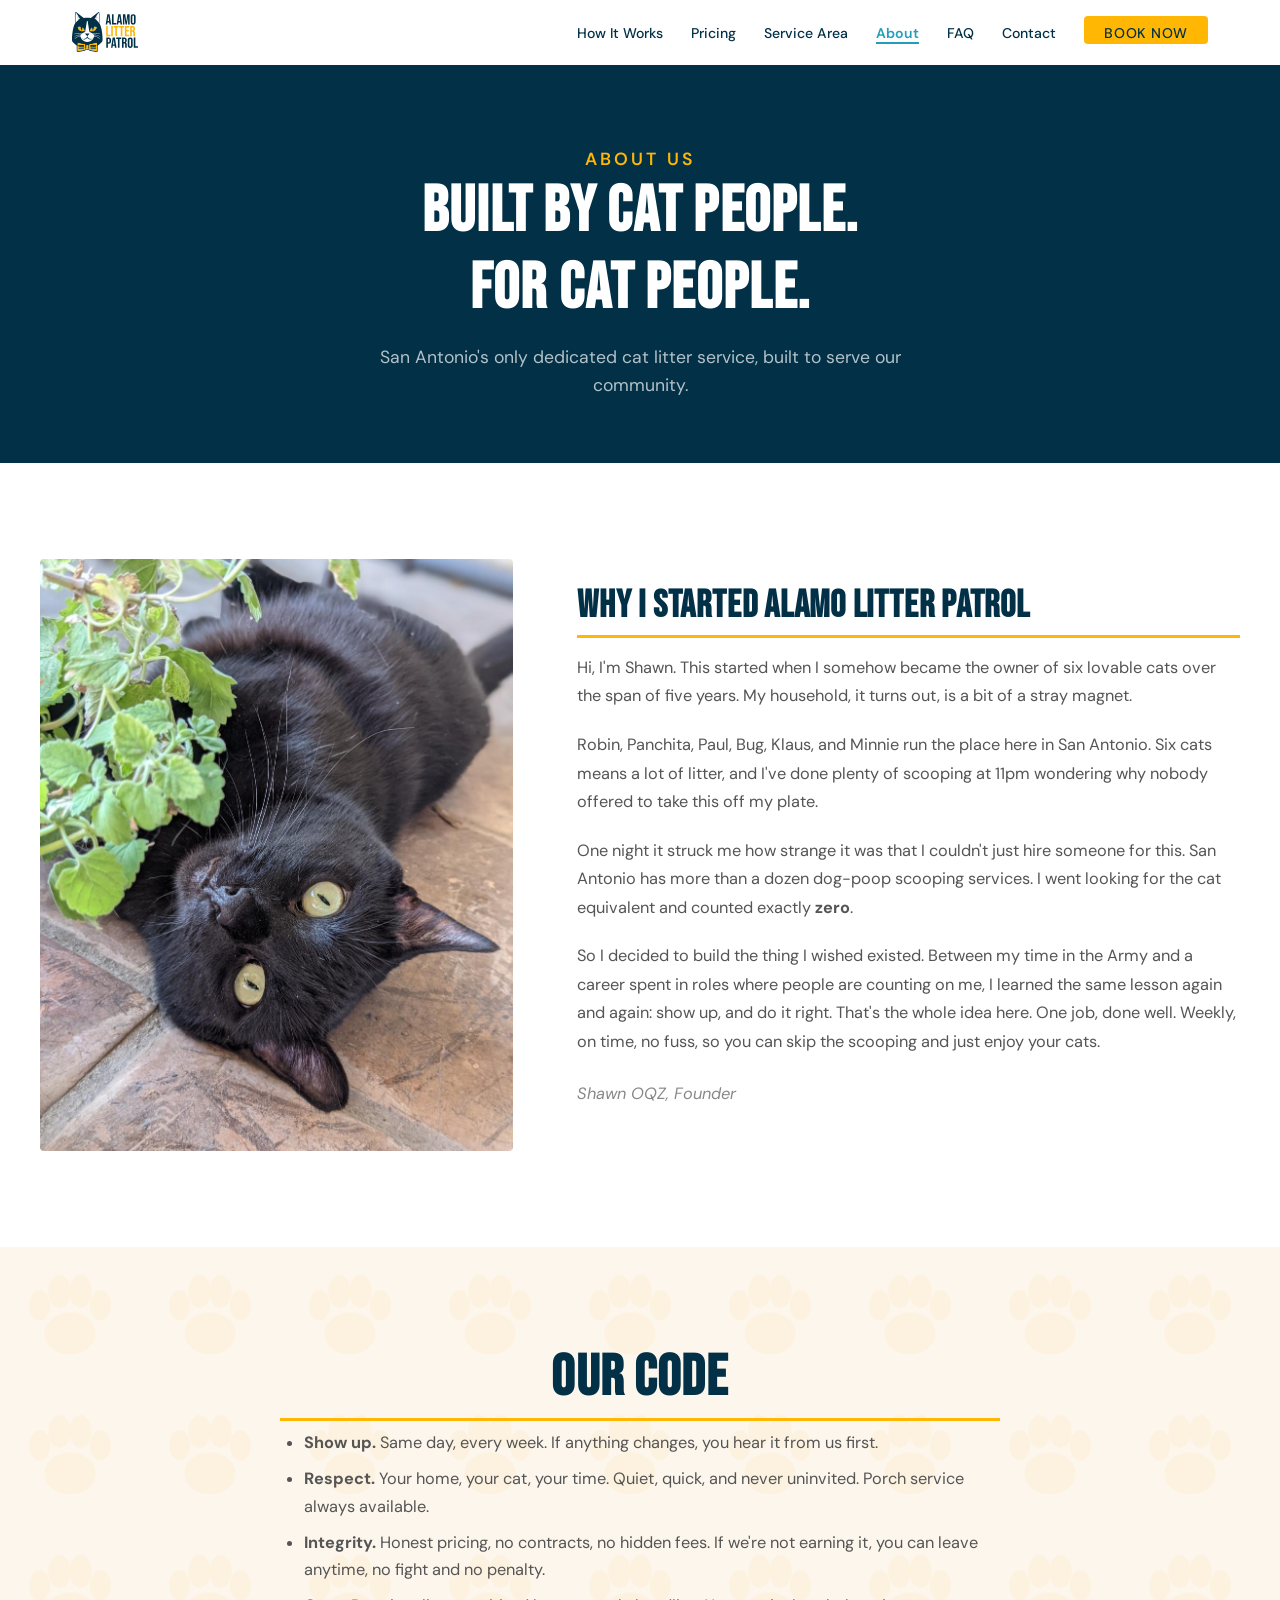
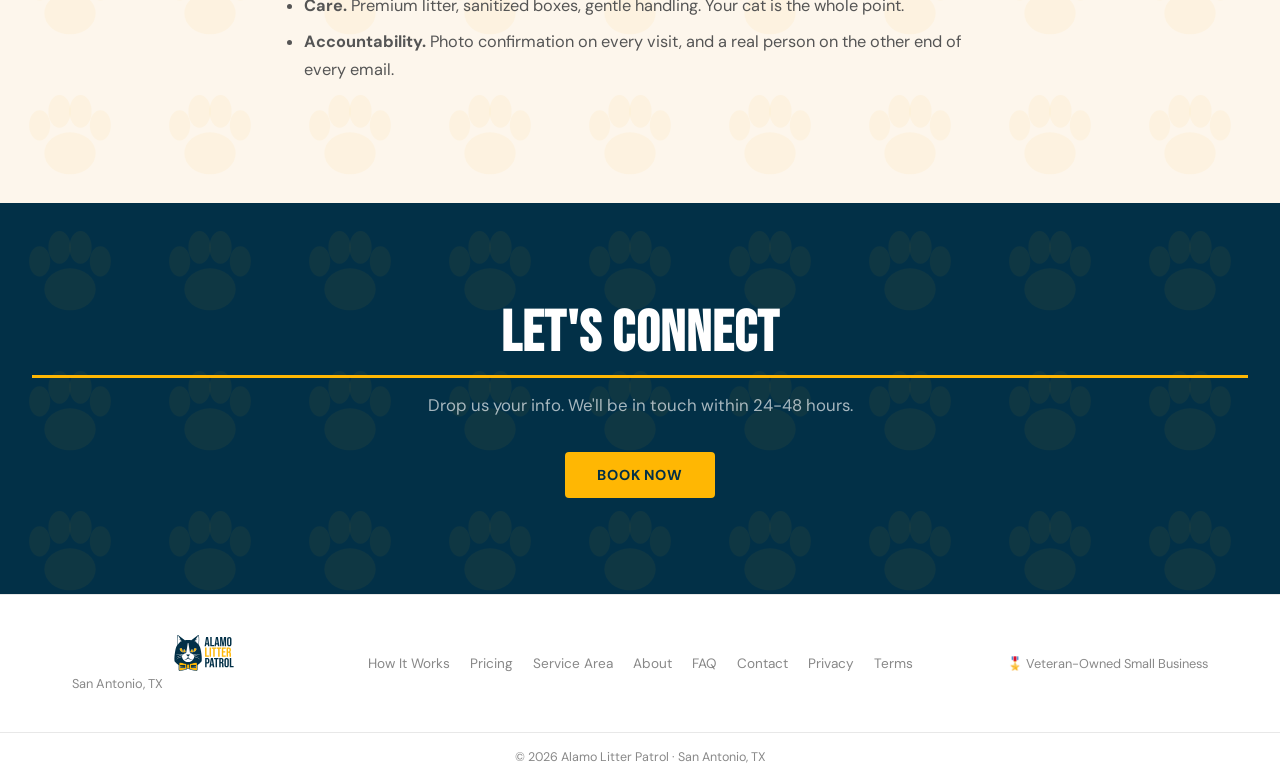
==== about.html @ ca348255 "Rebuild the favicon set as centered square icons The old favicon.svg was the horizontal logo lockup " ====
<!DOCTYPE html>
<html lang="en">
<head>
  <meta charset="UTF-8" />
  <meta name="viewport" content="width=device-width, initial-scale=1.0" />
  <title>About · Alamo Litter Patrol</title>
  <meta name="description" content="A San Antonio veteran-owned cat litter service. We started Alamo Litter Patrol because cat people deserve better than scooping every day." />
  <link rel="canonical" href="https://alamolitterpatrol.com/about.html" />
  <meta property="og:type" content="website" />
  <meta property="og:url" content="https://alamolitterpatrol.com/about.html" />
  <meta property="og:title" content="About · Alamo Litter Patrol" />
  <meta property="og:description" content="A San Antonio veteran-owned cat litter service. We started Alamo Litter Patrol because cat people deserve better than scooping every day." />
  <meta property="og:image" content="https://alamolitterpatrol.com/assets/og-card.jpg" />
  <meta property="og:image:alt" content="Bug, the Alamo Litter Patrol tuxedo cat mascot" />
  <meta name="twitter:card" content="summary_large_image" />
  <link rel="preconnect" href="https://fonts.googleapis.com" />
  <link rel="preconnect" href="https://fonts.gstatic.com" crossorigin />
  <link rel="stylesheet" href="style.css" />
  <link rel="icon" href="/favicon.ico" sizes="48x48" />
  <link rel="icon" type="image/svg+xml" href="/assets/favicon.svg" />
  <link rel="icon" type="image/png" sizes="32x32" href="/assets/favicon-32x32.png" />
  <link rel="icon" type="image/png" sizes="192x192" href="/assets/favicon-192x192.png" />
  <link rel="apple-touch-icon" sizes="180x180" href="/assets/apple-touch-icon.png" />
  <link rel="manifest" href="/site.webmanifest" />
  <script type="application/ld+json">
  {
    "@context": "https://schema.org",
    "@type": "LocalBusiness",
    "@id": "https://alamolitterpatrol.com/#business",
    "name": "Alamo Litter Patrol",
    "description": "Weekly cat litter box service in San Antonio, Texas. Box swap, Litter-Robot cleaning, and scooping. Litter included, no contracts, cancel anytime. Veteran-owned.",
    "slogan": "Built by cat people. For cat people.",
    "url": "https://alamolitterpatrol.com/",
    "telephone": "+1-210-920-0654",
    "email": "hello@alamolitterpatrol.com",
    "logo": "https://alamolitterpatrol.com/assets/logo.svg",
    "image": "https://alamolitterpatrol.com/assets/og-card.jpg",
    "priceRange": "$$",
    "currenciesAccepted": "USD",
    "address": {
      "@type": "PostalAddress",
      "addressLocality": "San Antonio",
      "addressRegion": "TX",
      "addressCountry": "US"
    },
    "areaServed": [
      {
        "@type": "City",
        "name": "San Antonio"
      },
      {
        "@type": "PostalCodeArea",
        "postalCode": "78238",
        "addressCountry": "US"
      },
      {
        "@type": "PostalCodeArea",
        "postalCode": "78240",
        "addressCountry": "US"
      },
      {
        "@type": "PostalCodeArea",
        "postalCode": "78250",
        "addressCountry": "US"
      },
      {
        "@type": "PostalCodeArea",
        "postalCode": "78230",
        "addressCountry": "US"
      },
      {
        "@type": "PostalCodeArea",
        "postalCode": "78229",
        "addressCountry": "US"
      },
      {
        "@type": "PostalCodeArea",
        "postalCode": "78249",
        "addressCountry": "US"
      },
      {
        "@type": "PostalCodeArea",
        "postalCode": "78231",
        "addressCountry": "US"
      },
      {
        "@type": "PostalCodeArea",
        "postalCode": "78023",
        "addressCountry": "US"
      },
      {
        "@type": "PostalCodeArea",
        "postalCode": "78253",
        "addressCountry": "US"
      }
    ],
    "openingHoursSpecification": [
      {
        "@type": "OpeningHoursSpecification",
        "dayOfWeek": [
          "Monday",
          "Tuesday",
          "Wednesday",
          "Thursday",
          "Friday",
          "Saturday"
        ],
        "opens": "09:00",
        "closes": "18:00"
      }
    ],
    "sameAs": [
      "https://www.facebook.com/profile.php?id=61592431160074"
    ],
    "potentialAction": {
      "@type": "ReserveAction",
      "name": "Book a service",
      "target": {
        "@type": "EntryPoint",
        "urlTemplate": "https://alamolitterpatrol.com/book.html",
        "actionPlatform": [
          "http://schema.org/DesktopWebPlatform",
          "http://schema.org/MobileWebPlatform"
        ]
      }
    }
  }
  </script>
</head>
<body>

  <a class="skip-link" href="#main">Skip to content</a>

  <header id="site-nav" role="banner">
    <nav aria-label="Main navigation">
      <a href="/" class="nav-logo"><img src="/assets/logo.svg" alt="Alamo Litter Patrol" width="66" height="40" /></a>
      <button class="hamburger" aria-label="Toggle menu" aria-expanded="false">
        <span></span><span></span><span></span>
      </button>
      <ul class="nav-links" id="nav-links">
        <li><a href="/how-it-works.html">How It Works</a></li>
        <li><a href="/pricing.html">Pricing</a></li>
        <li><a href="/service-area.html">Service Area</a></li>
        <li><a href="/about.html">About</a></li>
        <li><a href="/faq.html">FAQ</a></li>
        <li><a href="/contact.html">Contact</a></li>
        <li><a href="/book.html" class="nav-cta">Book Now</a></li>
      </ul>
    </nav>
  </header>

  <main id="main">

    <section class="page-header">
      <p class="eyebrow">ABOUT US</p>
      <h1>BUILT BY CAT PEOPLE.<br>FOR CAT PEOPLE.</h1>
      <p>San Antonio's only dedicated cat litter service, built to serve our community.</p>
    </section>

    <section class="section-block">
      <div class="about-grid">
        <div class="about-photo">
          <img src="assets/about-photo.jpg" alt="One of our cats enjoying a roll in the catnip" />
        </div>
        <div class="prose">
          <h2 style="margin-top:0;">Why I started Alamo Litter Patrol</h2>
          <p>Hi, I'm Shawn. This started when I somehow became the owner of six lovable cats over the span of five years. My household, it turns out, is a bit of a stray magnet.</p>
          <p>Robin, Panchita, Paul, Bug, Klaus, and Minnie run the place here in San Antonio. Six cats means a lot of litter, and I've done plenty of scooping at 11pm wondering why nobody offered to take this off my plate.</p>
          <p>One night it struck me how strange it was that I couldn't just hire someone for this. San Antonio has more than a dozen dog-poop scooping services. I went looking for the cat equivalent and counted exactly <strong>zero</strong>.</p>
          <p>So I decided to build the thing I wished existed. Between my time in the Army and a career spent in roles where people are counting on me, I learned the same lesson again and again: show up, and do it right. That's the whole idea here. One job, done well. Weekly, on time, no fuss, so you can skip the scooping and just enjoy your cats.</p>
          <p style="font-style:italic;color:var(--gray-mid);margin-top:1.5rem;">Shawn OQZ, Founder</p>
        </div>
      </div>
    </section>

    <section class="section-block alt">
      <div class="container narrow">
        <h2 class="section-heading">Our Code</h2>
        <div class="prose">
          <ul>
            <li><strong>Show up.</strong> Same day, every week. If anything changes, you hear it from us first.</li>
            <li><strong>Respect.</strong> Your home, your cat, your time. Quiet, quick, and never uninvited. Porch service always available.</li>
            <li><strong>Integrity.</strong> Honest pricing, no contracts, no hidden fees. If we're not earning it, you can leave anytime, no fight and no penalty.</li>
            <li><strong>Care.</strong> Premium litter, sanitized boxes, gentle handling. Your cat is the whole point.</li>
            <li><strong>Accountability.</strong> Photo confirmation on every visit, and a real person on the other end of every email.</li>
          </ul>
        </div>
      </div>
    </section>

    <section class="cta-band">
      <h2>Let's Connect</h2>
      <p>Drop us your info. We'll be in touch within 24-48 hours.</p>
      <a href="/book.html" class="btn btn-orange">BOOK NOW</a>
    </section>

  </main>

  <div class="mobile-cta-bar">
    <a href="/book.html" class="btn btn-orange">📦 BOOK NOW</a>
    <a href="mailto:hello@alamolitterpatrol.com" class="btn btn-outline" style="border-color:var(--white);color:var(--white);">✉️ CONTACT</a>
  </div>

  <footer>
    <div class="footer-top">
      <div class="footer-brand">
        <img src="/assets/logo.svg" alt="Alamo Litter Patrol" width="60" height="36" class="footer-logo-img" loading="lazy" />
        <span class="footer-city">San Antonio, TX</span>
      </div>
      <nav class="footer-nav">
        <a href="/how-it-works.html">How It Works</a>
        <a href="/pricing.html">Pricing</a>
        <a href="/service-area.html">Service Area</a>
        <a href="/about.html">About</a>
        <a href="/faq.html">FAQ</a>
        <a href="/contact.html">Contact</a>
        <a href="/privacy.html">Privacy</a>
        <a href="/terms.html">Terms</a>
      </nav>
      <div class="footer-badge">🎖️ Veteran-Owned Small Business</div>
    </div>
    <div class="footer-bottom">&copy; 2026 Alamo Litter Patrol &middot; San Antonio, TX</div>
  </footer>

  <script src="script.js"></script>
</body>
</html>
---- style.css ----
/* ══════════════════════════════
   ALAMO LITTER PATROL — V2 SHARED STYLES
   Fonts: Bebas Neue (display) + DM Sans (body)
   Palette: ~70% white · 20% deep space blue (#023047) · 7% amber flame (#FFB703) · 3% blue green (#219EBC)
══════════════════════════════ */

@import url('https://fonts.googleapis.com/css2?family=Bebas+Neue&family=DM+Sans:ital,opsz,wght@0,9..40,400;0,9..40,500;0,9..40,600;0,9..40,700;1,9..40,400&display=swap');

:root {
  --white: #FFFFFF;
  --off-white: #F7F7F5;
  --color-warm-white: #FDF6EC;
  --black: #023047;
  --orange: #FFB703;
  --orange-hover: #FFA000;
  --blue-green: #219EBC;
  --blue-green-hover: #1B8AA6;
  --gray-light: #E8E8E8;
  --gray-mid: #888888;
  --gray-dark: #555555;
  --font-display: 'Bebas Neue', sans-serif;
  --font-body: 'DM Sans', sans-serif;
  --nav-height: 64px;
  --t-fast: 150ms ease;
  --t-med: 200ms ease;
  --max-w: 1200px;
}

*, *::before, *::after { box-sizing: border-box; margin: 0; padding: 0; }
html { scroll-behavior: smooth; }
body {
  font-family: var(--font-body);
  background: var(--white);
  color: var(--black);
  -webkit-font-smoothing: antialiased;
  overflow-x: hidden;
  padding-bottom: 70px; /* room for mobile sticky CTA */
}
@media (min-width: 769px) { body { padding-bottom: 0; } }

img { max-width: 100%; display: block; }
a { text-decoration: none; color: inherit; }
ul { list-style: none; }

/* ── Skip link (a11y) ── */
.skip-link {
  position: absolute;
  left: -9999px;
  top: 0;
  background: var(--black);
  color: var(--white);
  padding: 0.75rem 1.5rem;
  z-index: 9999;
}
.skip-link:focus { left: 0; }

/* ══════════════════════════════
   TYPOGRAPHY
══════════════════════════════ */
.section-heading {
  font-family: var(--font-display);
  font-size: clamp(2.4rem, 4.5vw, 3.8rem);
  letter-spacing: 0.02em;
  text-align: center;
  margin-bottom: 0.5rem;
}
/* Amber accent rule under all H2 section headings, site-wide */
h2 {
  border-bottom: 3px solid var(--orange);
  padding-bottom: 0.4rem;
}
.section-subhead {
  font-size: 1.05rem;
  color: var(--gray-mid);
  text-align: center;
  margin-bottom: 3rem;
  line-height: 1.6;
}

/* ══════════════════════════════
   BUTTONS
══════════════════════════════ */
.btn {
  display: inline-block;
  padding: 0.875rem 2rem;
  font-family: var(--font-body);
  font-weight: 700;
  font-size: 0.9rem;
  letter-spacing: 0.06em;
  text-transform: uppercase;
  border-radius: 4px;
  border: none;
  cursor: pointer;
  transition: background-color var(--t-fast), color var(--t-fast), transform var(--t-fast);
}
.btn-orange { background: var(--orange); color: var(--black); }
.btn-orange:hover { background: var(--orange-hover); transform: translateY(-1px); }
.btn-outline { background: transparent; color: var(--white); border: 2px solid var(--white); }
.btn-outline:hover { background: var(--white); color: var(--black); transform: translateY(-1px); }
.btn-ghost { background: transparent; color: var(--black); border: 2px solid var(--black); }
.btn-ghost:hover { background: var(--black); color: var(--white); transform: translateY(-1px); }

/* ══════════════════════════════
   NAVIGATION
══════════════════════════════ */
#site-nav {
  position: sticky;
  top: 0;
  z-index: 100;
  background: var(--white);
  border-bottom: 1px solid transparent;
  transition: border-color var(--t-med);
}
#site-nav.scrolled { border-bottom-color: var(--gray-light); }

#site-nav nav {
  display: flex;
  align-items: center;
  justify-content: space-between;
  max-width: var(--max-w);
  margin: 0 auto;
  padding: 0 2rem;
  height: var(--nav-height);
}

.nav-logo {
  display: flex;
  align-items: center;
  flex-shrink: 0;
}
.nav-logo img {
  height: 40px;
  width: auto;
  display: block;
}

.nav-links {
  display: flex;
  align-items: center;
  gap: 1.75rem;
}
.nav-links a {
  font-weight: 500;
  font-size: 0.88rem;
  color: var(--black);
  position: relative;
  padding-bottom: 2px;
}
.nav-links a:not(.nav-cta)::after {
  content: '';
  position: absolute;
  bottom: 0; left: 0;
  width: 0; height: 2px;
  background: var(--blue-green);
  transition: width var(--t-med);
}
.nav-links a:not(.nav-cta):hover::after,
.nav-links a:not(.nav-cta).active::after { width: 100%; }
.nav-links a.active { color: var(--blue-green); font-weight: 600; }

.nav-cta {
  background: var(--orange);
  color: var(--black) !important;
  padding: 0.5rem 1.25rem;
  border-radius: 4px;
  font-weight: 700;
  font-size: 0.875rem;
  letter-spacing: 0.04em;
  text-transform: uppercase;
  transition: background var(--t-fast);
}
.nav-cta:hover { background: var(--orange-hover); }

.hamburger {
  display: none;
  flex-direction: column;
  justify-content: space-between;
  width: 24px; height: 18px;
  background: none; border: none;
  cursor: pointer; padding: 0;
}
.hamburger span {
  display: block;
  height: 2px; width: 100%;
  background: var(--black);
  border-radius: 2px;
  transition: transform var(--t-med), opacity var(--t-med);
}
.hamburger.open span:nth-child(1) { transform: translateY(8px) rotate(45deg); }
.hamburger.open span:nth-child(2) { opacity: 0; }
.hamburger.open span:nth-child(3) { transform: translateY(-8px) rotate(-45deg); }

/* ══════════════════════════════
   MOBILE STICKY CTA BAR
══════════════════════════════ */
.mobile-cta-bar {
  display: none;
  position: fixed;
  bottom: 0; left: 0; right: 0;
  background: var(--black);
  color: var(--white);
  padding: 0.75rem 1rem;
  gap: 0.5rem;
  z-index: 90;
  border-top: 2px solid var(--orange);
}
.mobile-cta-bar .btn {
  flex: 1;
  padding: 0.75rem 1rem;
  font-size: 0.82rem;
}
@media (max-width: 768px) {
  .mobile-cta-bar { display: flex; }
}

/* ══════════════════════════════
   HERO (home page)
══════════════════════════════ */
#hero {
  display: grid;
  grid-template-columns: 1fr 1fr;
  min-height: calc(100svh - var(--nav-height));
}
.hero-photo {
  position: relative;
  overflow: hidden;
  background: var(--black);
  /* Softens where the photo meets the announcement bar above and the paw panel to
     the right. The shadow falls OUTSIDE the image, into the neighbouring sections,
     so the seam stops being a knife edge without anything overlaying Bug herself. */
  box-shadow: 0 0 40px 8px rgba(2, 48, 71, 0.20);
  z-index: 1;
}
.hero-photo img {
  position: absolute;
  inset: 0;
  width: 100%; height: 100%;
  object-fit: cover;
  /* At the desktop and portrait-phone hero shapes this photo crops horizontally only,
     so this value does nothing there. It matters on short, wide viewports (landscape
     phones), where anchoring high keeps Bug's head in frame instead of her feet. */
  object-position: center 12%;
}
.hero-photo::after {
  content: '';
  position: absolute;
  inset: 0;
  background: radial-gradient(ellipse at center, transparent 45%, rgba(0,0,0,0.4) 100%);
  pointer-events: none;
  z-index: 1;
}

.hero-content {
  display: flex;
  flex-direction: column;
  justify-content: center;
  padding: 4rem 5% 4rem 7%;
  background-color: var(--white);
  /* Subtle amber paw-print texture (opacity baked into the SVG) */
  background-image: url('assets/paw.svg');
  background-repeat: repeat;
  background-size: 140px;
  animation: heroEntrance 600ms ease-out both;
}
@keyframes heroEntrance {
  from { opacity: 0; transform: translateY(28px); }
  to   { opacity: 1; transform: translateY(0); }
}

.eyebrow {
  font-size: 0.72rem;
  font-weight: 600;
  letter-spacing: 0.18em;
  text-transform: uppercase;
  color: var(--blue-green);
  margin-bottom: 1rem;
}

.hero-content h1 {
  font-family: var(--font-display);
  font-size: clamp(2.8rem, 4.5vw, 4.8rem);
  line-height: 1.04;
  letter-spacing: 0.02em;
  color: var(--black);
  margin-bottom: 1.25rem;
}

.hero-subhead {
  font-size: 1.1rem;
  color: var(--gray-mid);
  line-height: 1.65;
  margin-bottom: 2rem;
  max-width: 440px;
}

.hero-secondary {
  display: inline-block;
  margin-top: 1rem;
  font-size: 0.9rem;
  font-weight: 500;
  color: var(--black);
  border-bottom: 1px solid transparent;
  transition: border-color var(--t-fast);
  width: fit-content;
}
.hero-secondary:hover { border-bottom-color: var(--black); }

/* ══════════════════════════════
   PAGE HEADER (sub-pages)
══════════════════════════════ */
.page-header {
  background: var(--black);
  color: var(--white);
  padding: 5rem 2rem 4rem;
  text-align: center;
}
.page-header .eyebrow { color: var(--orange); }
.page-header h1 {
  font-family: var(--font-display);
  font-size: clamp(2.8rem, 5vw, 4.5rem);
  letter-spacing: 0.02em;
  margin-bottom: 1rem;
}
.page-header p {
  font-size: 1.1rem;
  color: rgba(255,255,255,0.7);
  max-width: 620px;
  margin: 0 auto;
  line-height: 1.6;
}

/* ══════════════════════════════
   PROBLEM & SOLUTION
══════════════════════════════ */
.problem-solution {
  display: grid;
  grid-template-columns: 1fr 1fr;
  background: var(--black);
  color: var(--white);
}
.ps-col { padding: 5rem 7%; }
.ps-col:first-child { border-right: 1px solid rgba(255,255,255,0.1); }
.ps-col h2 {
  font-family: var(--font-display);
  font-size: clamp(1.8rem, 2.5vw, 2.4rem);
  letter-spacing: 0.03em;
  margin-bottom: 2rem;
}
.dash-list li,
.check-list li {
  position: relative;
  padding-left: 1.75rem;
  margin-bottom: 1.1rem;
  font-size: 1.05rem;
  line-height: 1.55;
  color: rgba(255,255,255,0.82);
}
.dash-list li::before {
  content: '—';
  position: absolute; left: 0;
  color: var(--orange); font-weight: 700;
}
.check-list li::before {
  content: '✓';
  position: absolute; left: 0;
  color: var(--orange); font-weight: 700;
}

/* ══════════════════════════════
   HOW IT WORKS — STEPS
══════════════════════════════ */
.how-it-works,
.section-block {
  background: var(--white);
  padding: 6rem 2rem;
}
.section-block.alt {
  background-color: var(--color-warm-white);
  background-image: url('assets/paw.svg');
  background-repeat: repeat;
  background-size: 140px;
}

.steps-grid {
  display: grid;
  grid-template-columns: repeat(3, 1fr);
  gap: 1.75rem;
  max-width: 1100px;
  margin: 3rem auto 0;
}
.step-card {
  border: 1.5px solid var(--black);
  border-radius: 4px;
  padding: 2.5rem 2rem;
  background: var(--white);
  transition: transform var(--t-med), box-shadow var(--t-med);
}
.step-card:hover {
  transform: translateY(-4px);
  box-shadow: 0 8px 24px rgba(0,0,0,0.12);
}
.step-icon { width: 44px; height: 44px; margin-bottom: 1.25rem; }
.step-number {
  font-family: var(--font-display);
  font-size: 0.9rem;
  letter-spacing: 0.1em;
  color: var(--blue-green);
  margin-bottom: 0.5rem;
}
.step-card h3 {
  font-family: var(--font-display);
  font-size: 1.65rem;
  letter-spacing: 0.02em;
  margin-bottom: 0.625rem;
  color: var(--black);
}
.step-card p {
  font-size: 0.95rem;
  color: var(--gray-mid);
  line-height: 1.65;
}

/* ══════════════════════════════
   PRICING
══════════════════════════════ */
.pricing {
  background-color: var(--color-warm-white);
  background-image: url('assets/paw.svg');
  background-repeat: repeat;
  background-size: 140px;
  padding: 6rem 2rem;
}

.pricing-toggle {
  display: flex;
  justify-content: center;
  flex-wrap: wrap;
  gap: 0.5rem;
  margin-bottom: 3rem;
}
.ptab {
  font-family: var(--font-body);
  font-weight: 700;
  font-size: 0.85rem;
  letter-spacing: 0.06em;
  text-transform: uppercase;
  padding: 0.6rem 1.5rem;
  border: 2px solid var(--black);
  border-radius: 4px;
  background: transparent;
  color: var(--black);
  cursor: pointer;
  transition: background var(--t-fast), color var(--t-fast);
}
.ptab.active,
.ptab:hover {
  background: var(--black);
  color: var(--white);
}

.ptab-panel { animation: fadeIn 200ms ease both; }
.ptab-panel.hidden { display: none; }
@keyframes fadeIn {
  from { opacity: 0; transform: translateY(8px); }
  to   { opacity: 1; transform: translateY(0); }
}

.panel-intro {
  text-align: center;
  font-size: 0.95rem;
  color: var(--gray-mid);
  max-width: 580px;
  margin: 0 auto 2.5rem;
  line-height: 1.65;
}

.pricing-grid {
  display: grid;
  grid-template-columns: repeat(3, 1fr);
  gap: 1.5rem;
  max-width: 960px;
  margin: 0 auto 1.5rem;
  align-items: start;
}
/* Two-tile panels (scooping): same tile width as the 3-up grid, centered. */
.pricing-grid--two {
  grid-template-columns: repeat(2, 1fr);
  max-width: 632px;
}
.price-card {
  background: var(--white);
  border: 1.5px solid var(--gray-light);
  border-radius: 4px;
  padding: 2.5rem 2rem;
  text-align: center;
  position: relative;
  transition: transform var(--t-med), box-shadow var(--t-med);
}
.price-card:hover {
  transform: translateY(-4px);
  box-shadow: 0 8px 24px rgba(0,0,0,0.12);
}
.price-card.featured {
  background: var(--black);
  color: var(--white);
  border-color: var(--black);
  padding-top: 3.5rem;
}

.popular-badge {
  position: absolute;
  top: 0; right: 0;
  background: var(--orange);
  color: var(--black);
  font-size: 0.62rem;
  font-weight: 700;
  letter-spacing: 0.08em;
  text-transform: uppercase;
  padding: 0.3rem 0.75rem;
  border-radius: 0 4px 0 4px;
}

.price-card h3 {
  font-family: var(--font-display);
  font-size: 2rem;
  letter-spacing: 0.03em;
  margin-bottom: 0.5rem;
}
.price {
  font-family: var(--font-display);
  font-size: 3.5rem;
  line-height: 1;
  margin-bottom: 0.5rem;
}
.price span {
  font-family: var(--font-body);
  font-size: 1rem;
  font-weight: 500;
}
.price-details {
  font-size: 0.9rem;
  color: var(--gray-mid);
  margin-bottom: 0.5rem;
}
.price-card.featured .price-details { color: rgba(255,255,255,0.65); }

.porch-pill {
  font-size: 0.78rem;
  color: var(--gray-dark);
  margin: 0.5rem auto 0.75rem;
  background: var(--off-white);
  border-radius: 3px;
  padding: 0.4rem 0.7rem;
  display: inline-block;
}
.price-card.featured .porch-pill {
  background: rgba(255,255,255,0.1);
  color: rgba(255,255,255,0.8);
}

.setup-fee {
  font-size: 0.78rem;
  color: var(--gray-mid);
  margin-bottom: 1.5rem;
}
.price-card.featured .setup-fee { color: rgba(255,255,255,0.5); }

.addon-note {
  text-align: center;
  font-size: 0.875rem;
  color: var(--gray-mid);
  margin-top: 0.5rem;
}
.addon-note a { color: var(--blue-green); }
.addon-note a:hover { text-decoration: underline; }

/* ── Promo announcement (top of homepage + booking page) ── */
.promo-note-bar {
  padding: 1.5rem 1.5rem;
}
/* Each bar matches the section directly beneath it, so the strip reads as part of
   that section rather than as a white band floating above it. */
.promo-note-bar--paw {
  background-color: var(--white);
  /* Same subtle amber paw texture as .hero-content — keep these in sync. */
  background-image: url('assets/paw.svg');
  background-repeat: repeat;
  background-size: 140px;
}
.promo-note-bar--navy {
  background: var(--black);
}
/* Accent modifier, independent of the background modifier above. */
.promo-note-bar--amber .promo-note { border-color: var(--orange); }
.promo-note-bar--amber .promo-note-tag { background: var(--orange); }
.promo-note {
  display: flex;
  align-items: center;
  justify-content: center;
  gap: 0.75rem;
  width: fit-content;
  max-width: 800px;
  margin: 0 auto;
  padding: 0.85rem 1.35rem;
  background: transparent;
  border: 2px solid var(--blue-green);
  border-radius: 6px;
}
.promo-note-bar--navy .promo-note p { color: var(--white); }
.promo-note-tag {
  flex-shrink: 0;
  background: var(--blue-green);
  color: var(--black);
  font-size: 0.62rem;
  font-weight: 700;
  letter-spacing: 0.08em;
  text-transform: uppercase;
  /* Tag shape: the left edge comes to a point aimed at the sentence. The extra
     left padding keeps the text clear of the point. Browsers without clip-path
     just get a rectangle with rounded right corners. */
  padding: 0.32rem 0.7rem 0.32rem 0.95rem;
  border-radius: 0 4px 4px 0;
  clip-path: polygon(0.55rem 0, 100% 0, 100% 100%, 0.55rem 100%, 0 50%);
  white-space: nowrap;
}
.promo-note p {
  font-size: 1rem;
  font-weight: 600;
  color: var(--black);
  line-height: 1.5;
  text-align: left;
}

/* ── Litter delivery add-on callout (distinct from pricing tiers) ── */
.litter-addon {
  max-width: 680px;
  margin: 3rem auto 0;
  background: var(--white);
  border: 2px solid var(--orange);
  border-radius: 8px;
  padding: 2.5rem 2rem;
  text-align: center;
}
.litter-addon h3 {
  font-family: var(--font-display);
  font-size: 1.9rem;
  letter-spacing: 0.02em;
  color: var(--black);
  margin-bottom: 1rem;
}
.litter-addon p {
  font-size: 1rem;
  color: var(--gray-dark);
  line-height: 1.7;
  margin-bottom: 1rem;
}
.litter-addon .addon-fine {
  font-size: 0.85rem;
  color: var(--gray-mid);
  font-style: italic;
  margin-bottom: 1.5rem;
}

/* ── Setup fee callout (tiered, with waiver) ── */
.setup-callout {
  max-width: 520px;
  margin: 2.5rem auto 0;
  background: var(--white);
  border: 1px solid rgba(2,48,71,0.12);
  border-left: 4px solid var(--orange);
  border-radius: 8px;
  padding: 1.75rem 1.75rem 1.5rem;
  text-align: left;
}
.setup-callout h3 {
  font-family: var(--font-display);
  font-size: 1.45rem;
  letter-spacing: 0.02em;
  color: var(--black);
  margin-bottom: 0.75rem;
}
.setup-callout p {
  font-size: 0.95rem;
  color: var(--gray-dark);
  line-height: 1.65;
  margin-bottom: 1rem;
}
.setup-tiers {
  width: 100%;
  border-collapse: collapse;
  margin: 0 0 1.25rem;
}
.setup-tiers td {
  padding: 0.55rem 0;
  font-size: 0.95rem;
  color: var(--gray-dark);
  border-bottom: 1px solid rgba(2,48,71,0.08);
}
.setup-tiers tr:last-child td { border-bottom: none; }
.setup-tiers td:last-child {
  text-align: right;
  font-weight: 700;
  color: var(--black);
}
.setup-callout .setup-waiver {
  margin-bottom: 0;
  padding: 0.85rem 1rem;
  background: var(--off-white);
  border-radius: 6px;
  font-size: 0.92rem;
  color: var(--gray-dark);
}
.setup-callout .setup-waiver strong { color: var(--black); }

/* ══════════════════════════════
   TRUST MARQUEE
══════════════════════════════ */
.trust-bar {
  background: var(--orange);
  border-top: 1px solid rgba(2,48,71,0.12);
  border-bottom: 1px solid rgba(2,48,71,0.12);
  overflow: hidden;
  padding: 1.25rem 0;
}
.marquee-track { overflow: hidden; }
.marquee-inner {
  display: flex;
  align-items: center;
  gap: 3rem;
  white-space: nowrap;
  width: max-content;
  animation: marqueeScroll 36s linear infinite;
}
.marquee-track:hover .marquee-inner { animation-play-state: paused; }
@keyframes marqueeScroll {
  from { transform: translateX(0); }
  to   { transform: translateX(-50%); }
}
.marquee-inner span {
  font-size: 0.9rem;
  font-weight: 600;
  color: var(--black);
  flex-shrink: 0;
}
.paw-sep { color: var(--black); }

/* ══════════════════════════════
   FAQ
══════════════════════════════ */
.faq {
  background-color: var(--color-warm-white);
  background-image: url('assets/paw.svg');
  background-repeat: repeat;
  background-size: 140px;
  padding: 6rem 2rem;
}
.faq-list {
  max-width: 720px;
  margin: 3rem auto 0;
}
.faq-item { border-bottom: 1px solid var(--gray-light); }
.faq-item:first-child { border-top: 1px solid var(--gray-light); }
.faq-question {
  width: 100%;
  display: flex;
  justify-content: space-between;
  align-items: center;
  gap: 1rem;
  padding: 1.25rem 0;
  background: none; border: none;
  font-family: var(--font-body);
  font-size: 1rem;
  font-weight: 600;
  color: var(--black);
  text-align: left;
  cursor: pointer;
}
.faq-icon {
  font-size: 1.5rem;
  font-weight: 300;
  color: var(--blue-green);
  flex-shrink: 0;
  line-height: 1;
  transition: transform var(--t-med);
  display: inline-block;
}
.faq-question[aria-expanded="true"] .faq-icon { transform: rotate(45deg); }
.faq-answer {
  max-height: 0;
  overflow: hidden;
  transition: max-height 300ms ease, padding-bottom 300ms ease;
}
.faq-answer.open {
  max-height: 400px;
  padding-bottom: 1.25rem;
}
.faq-answer p {
  font-size: 0.95rem;
  color: var(--gray-mid);
  line-height: 1.7;
}

/* ══════════════════════════════
   CTA BAND
══════════════════════════════ */
.cta-band {
  background-color: var(--black);
  background-image: url('assets/paw.svg');
  background-repeat: repeat;
  background-size: 140px;
  color: var(--white);
  text-align: center;
  padding: 6rem 2rem;
}
.cta-band h2 {
  font-family: var(--font-display);
  font-size: clamp(2.4rem, 4.5vw, 4rem);
  letter-spacing: 0.02em;
  margin-bottom: 1rem;
}
.cta-band p {
  font-size: 1.05rem;
  color: rgba(255,255,255,0.65);
  margin-bottom: 2.25rem;
}

/* ══════════════════════════════
   GENERIC CONTAINER
══════════════════════════════ */
.container {
  max-width: 880px;
  margin: 0 auto;
}
.container.wide { max-width: var(--max-w); }
.container.narrow { max-width: 720px; }

.prose h2 {
  font-family: var(--font-display);
  font-size: clamp(1.8rem, 3vw, 2.4rem);
  letter-spacing: 0.02em;
  margin: 2.5rem 0 1rem;
}
.prose h3 {
  font-family: var(--font-body);
  font-size: 1.15rem;
  font-weight: 700;
  margin: 1.75rem 0 0.75rem;
}
.prose p {
  font-size: 1.02rem;
  line-height: 1.75;
  color: var(--gray-dark);
  margin-bottom: 1.25rem;
}
.prose ul:not(.dash-list):not(.check-list) {
  margin: 0 0 1.5rem 1.5rem;
  list-style: disc;
}
.prose ul li {
  font-size: 1.02rem;
  line-height: 1.7;
  color: var(--gray-dark);
  margin-bottom: 0.5rem;
}
.prose a {
  color: var(--blue-green);
  font-weight: 600;
  text-decoration: underline;
  text-underline-offset: 2px;
}
.prose a:hover { color: var(--blue-green-hover); }

/* ══════════════════════════════
   ABOUT
══════════════════════════════ */
.about-grid {
  display: grid;
  grid-template-columns: 1fr 1.4fr;
  gap: 4rem;
  max-width: var(--max-w);
  margin: 0 auto;
  align-items: center;
}
.about-photo {
  border-radius: 4px;
  overflow: hidden;
  aspect-ratio: 4/5;
  background: var(--black);
}
.about-photo img { width: 100%; height: 100%; object-fit: cover; }

.about-stats {
  display: grid;
  grid-template-columns: repeat(3, 1fr);
  gap: 2rem;
  max-width: 880px;
  margin: 3rem auto 0;
  text-align: center;
}
.stat-num {
  font-family: var(--font-display);
  font-size: 3rem;
  color: var(--orange);
  line-height: 1;
}
.stat-label {
  font-size: 0.85rem;
  color: var(--gray-mid);
  margin-top: 0.5rem;
}

/* ══════════════════════════════
   SERVICE AREA
══════════════════════════════ */
.zip-grid {
  display: grid;
  grid-template-columns: repeat(auto-fit, minmax(180px, 1fr));
  gap: 1rem;
  max-width: 720px;
  margin: 2rem auto 0;
}
.zip-chip {
  background: var(--white);
  border: 1.5px solid var(--gray-light);
  border-radius: 4px;
  padding: 1rem 1.25rem;
  text-align: center;
  transition: border-color var(--t-fast), transform var(--t-fast);
}
.zip-chip:hover { border-color: var(--orange); transform: translateY(-2px); }
.zip-chip strong {
  display: block;
  font-family: var(--font-display);
  font-size: 1.4rem;
  letter-spacing: 0.03em;
}
.zip-chip span {
  font-size: 0.8rem;
  color: var(--gray-mid);
}

.waitlist-form, .founding-form { max-width: 560px; margin-top: 0.5rem; }
.waitlist-honeypot {
  position: absolute;
  left: -9999px;
  width: 1px;
  height: 1px;
  overflow: hidden;
}
.waitlist-fields {
  display: flex;
  gap: 0.625rem;
  flex-wrap: wrap;
}
.waitlist-input {
  flex: 1 1 180px;
  padding: 0.75rem 0.875rem;
  font-family: var(--font-body);
  font-size: 0.95rem;
  color: var(--black);
  background: var(--white);
  border: 1.5px solid rgba(2,48,71,0.25);
  border-radius: 4px;
}
.waitlist-input:focus { outline: none; border-color: var(--blue-green); }
.waitlist-submit { flex: 1 1 100%; }
.waitlist-error {
  font-size: 0.85rem;
  color: #B3261E;
  margin-top: 0.5rem;
}
.waitlist-thanks {
  font-size: 1.02rem;
  line-height: 1.75;
  color: var(--black);
}
.waitlist-thanks strong { color: var(--blue-green); }
@media (min-width: 560px) {
  .waitlist-submit { flex: 0 0 auto; }
}

/* ══════════════════════════════
   CONTACT / BOOK
══════════════════════════════ */
.contact-grid {
  display: grid;
  grid-template-columns: 1fr 1.4fr;
  gap: 3rem;
  max-width: var(--max-w);
  margin: 0 auto;
}
.contact-info {
  background: var(--black);
  color: var(--white);
  padding: 3rem 2.5rem;
  border-radius: 4px;
}
.contact-info h3 {
  font-family: var(--font-display);
  font-size: 1.6rem;
  letter-spacing: 0.03em;
  margin-bottom: 0.5rem;
}
.contact-info .contact-block {
  margin-top: 2rem;
}
.contact-info .contact-block strong {
  display: block;
  font-size: 0.78rem;
  letter-spacing: 0.12em;
  text-transform: uppercase;
  color: var(--orange);
  margin-bottom: 0.4rem;
}
.contact-info .contact-block a,
.contact-info .contact-block span {
  font-size: 1.05rem;
  color: var(--white);
}
.contact-info .contact-block a:hover { color: var(--orange); }


/* ══════════════════════════════
   FOOTER
══════════════════════════════ */
footer {
  background: var(--white);
  border-top: 1px solid var(--gray-light);
}
.footer-top {
  display: grid;
  grid-template-columns: 1fr auto 1fr;
  align-items: center;
  gap: 2rem;
  max-width: var(--max-w);
  margin: 0 auto;
  padding: 2.5rem 2rem;
}
.footer-brand {
  display: flex;
  flex-direction: column;
  gap: 0.25rem;
}
.footer-logo-img {
  height: 36px;
  width: auto;
  display: block;
}
.footer-city {
  font-size: 0.8rem;
  color: var(--gray-mid);
}
.footer-nav {
  display: flex;
  flex-wrap: wrap;
  gap: 1.25rem;
  justify-content: center;
}
.footer-nav a {
  font-size: 0.85rem;
  color: var(--gray-mid);
  transition: color var(--t-fast);
}
.footer-nav a:hover { color: var(--black); }
.footer-badge {
  font-size: 0.8rem;
  color: var(--gray-mid);
  text-align: right;
}
.footer-bottom {
  border-top: 1px solid var(--gray-light);
  text-align: center;
  padding: 1rem 2rem;
  font-size: 0.78rem;
  color: var(--gray-mid);
}

/* ══════════════════════════════
   RESPONSIVE — 768px
══════════════════════════════ */
@media (max-width: 768px) {
  .hamburger { display: flex; }

  .nav-links {
    position: fixed;
    top: var(--nav-height);
    left: 0; right: 0;
    background: var(--white);
    flex-direction: column;
    align-items: stretch;
    gap: 0;
    border-bottom: 1px solid var(--gray-light);
    max-height: 0;
    overflow: hidden;
    transition: max-height 320ms ease;
  }
  .nav-links.open { max-height: 600px; }
  .nav-links li {
    width: 100%;
    border-bottom: 1px solid var(--gray-light);
    text-align: center;
  }
  .nav-links a {
    display: block;
    padding: 1rem;
    font-size: 1rem;
  }
  .nav-links a:not(.nav-cta)::after { display: none; }
  .nav-cta { border-radius: 0; padding: 1rem; }

  #hero {
    grid-template-columns: 1fr;
    min-height: auto;
  }
  .hero-photo { height: 42vh; min-height: 260px; }
  .hero-content { padding: 3rem 1.75rem; }
  .hero-subhead { max-width: 100%; }

  .problem-solution { grid-template-columns: 1fr; }
  .ps-col:first-child { border-right: none; border-bottom: 1px solid rgba(255,255,255,0.1); }
  .ps-col { padding: 3rem 1.75rem; }

  .steps-grid { grid-template-columns: 1fr; max-width: 480px; margin-left: auto; margin-right: auto; }

  .pricing-grid { grid-template-columns: 1fr; max-width: 380px; margin-left: auto; margin-right: auto; }
  .price-card.featured { order: -1; }

  .promo-note-bar { padding: 1.25rem; }
  .promo-note {
    flex-direction: column;
    gap: 0.5rem;
    max-width: 380px;
    padding: 1rem 1.15rem;
  }
  .promo-note p { text-align: center; font-size: 0.95rem; }

  .about-grid { grid-template-columns: 1fr; gap: 2.5rem; }
  .about-stats { grid-template-columns: 1fr; gap: 1.5rem; }
  .contact-grid { grid-template-columns: 1fr; gap: 2rem; }

  .footer-top { grid-template-columns: 1fr; text-align: center; }
  .footer-brand { align-items: center; }
  .footer-badge { text-align: center; }
  .footer-nav { flex-wrap: wrap; gap: 1rem; }

  .how-it-works, .section-block, .pricing, .faq, .cta-band { padding: 4rem 1.5rem; }
  .page-header { padding: 3.5rem 1.5rem 3rem; }
}

/* ══════════════════════════════
   PROMO POPUP (rotating announcements)
══════════════════════════════ */
.promo-popup {
  position: fixed;
  right: 1.5rem;
  bottom: 1.5rem;
  z-index: 95;
  width: min(360px, calc(100vw - 3rem));
  background: var(--color-warm-white);
  border: 1px solid rgba(2,48,71,0.12);
  border-radius: 10px;
  box-shadow: 0 12px 32px rgba(2,48,71,0.22);
  padding: 1.5rem 1.5rem 1.375rem;
  transform: translateY(calc(100% + 2rem));
  opacity: 0;
  transition: transform var(--t-med), opacity var(--t-med);
  pointer-events: none;
}
.promo-popup.is-visible {
  transform: translateY(0);
  opacity: 1;
  pointer-events: auto;
}
@media (prefers-reduced-motion: reduce) {
  .promo-popup { transition: none; }
}

.promo-popup-close {
  position: absolute;
  top: 0.5rem;
  right: 0.5rem;
  width: 28px;
  height: 28px;
  border: none;
  background: transparent;
  color: var(--black);
  font-size: 1.4rem;
  line-height: 1;
  cursor: pointer;
  border-radius: 4px;
  transition: color var(--t-fast), background var(--t-fast);
}
.promo-popup-close:hover { color: var(--blue-green); background: rgba(2,48,71,0.06); }

.promo-popup-badge {
  display: inline-flex;
  align-items: center;
  gap: 0.35rem;
  background: var(--orange);
  color: var(--black);
  font-family: var(--font-body);
  font-size: 0.7rem;
  font-weight: 700;
  letter-spacing: 0.06em;
  text-transform: uppercase;
  padding: 0.3rem 0.7rem;
  border-radius: 999px;
  margin-bottom: 0.75rem;
}
.promo-popup-paw {
  width: 12px;
  height: 12px;
  fill: #000000;
  flex-shrink: 0;
}

.promo-popup-headline {
  font-family: var(--font-display);
  font-size: 1.6rem;
  letter-spacing: 0.01em;
  color: var(--black);
  border-bottom: 3px solid var(--orange);
  display: inline-block;
  padding-bottom: 0.25rem;
  margin: 0 1.5rem 0.75rem 0;
}
.promo-popup-copy {
  font-size: 0.9rem;
  line-height: 1.55;
  color: var(--gray-dark);
  margin-bottom: 1.125rem;
}
.promo-popup-cta {
  display: block;
  width: 100%;
  text-align: center;
}
.promo-popup-dismiss-link {
  display: block;
  margin: 0.75rem auto 0;
  background: none;
  border: none;
  color: var(--gray-mid);
  font-family: var(--font-body);
  font-size: 0.8rem;
  text-decoration: underline;
  cursor: pointer;
}
.promo-popup-dismiss-link:hover { color: var(--black); }

@media (max-width: 768px) {
  .promo-popup {
    left: 0.75rem;
    right: 0.75rem;
    bottom: calc(var(--mobile-cta-offset, 64px) + 0.75rem);
    width: auto;
    border-radius: 12px;
    padding: 1.25rem 1.25rem 1.125rem;
    transform: translateY(calc(100% + 2rem));
  }
}

/* ── 375px ── */
@media (max-width: 375px) {
  .hero-content h1 { font-size: 2.4rem; }
  .price { font-size: 3rem; }
  .cta-band h2 { font-size: 2.2rem; }
}

/* ══════════════════════════════
   BOOKING FORM (book.html)
══════════════════════════════ */
.booking-form { max-width: 720px; }
.booking-form [hidden] { display: none !important; }
.booking-consent { margin: 0.5rem 0 0; color: var(--gray-dark); }
.booking-consent a { color: var(--blue-green); }
.booking-step {
  border: 1.5px solid var(--gray-light);
  border-radius: 8px;
  padding: 1.75rem 1.5rem 1.5rem;
  margin: 0 0 1.5rem;
  min-width: 0;
}
.booking-step legend {
  font-family: var(--font-display);
  font-size: 1.6rem;
  letter-spacing: 0.03em;
  color: var(--black);
  padding: 0 0.5rem;
  display: flex;
  align-items: center;
  gap: 0.6rem;
}
.booking-step-num {
  display: inline-flex;
  align-items: center;
  justify-content: center;
  width: 1.75rem;
  height: 1.75rem;
  border-radius: 50%;
  background: var(--orange);
  color: var(--black);
  font-family: var(--font-body);
  font-size: 0.85rem;
  font-weight: 700;
}
.booking-choices {
  display: grid;
  grid-template-columns: repeat(2, minmax(0, 1fr));
  gap: 0.75rem;
  margin-bottom: 1.25rem;
}
.booking-choice {
  position: relative;
  display: block;
  border: 1.5px solid var(--gray-light);
  border-radius: 6px;
  padding: 0.9rem 1rem 0.9rem 2.5rem;
  cursor: pointer;
  transition: border-color var(--t-fast), background-color var(--t-fast);
}
.booking-choice:hover { border-color: var(--blue-green); }
.booking-choice input {
  position: absolute;
  left: 1rem;
  top: 1.05rem;
  accent-color: var(--blue-green);
}
.booking-choice:has(input:checked) {
  border-color: var(--blue-green);
  background: rgba(33,158,188,0.06);
}
.booking-choice-title {
  display: block;
  font-weight: 700;
  color: var(--black);
  margin-bottom: 0.2rem;
}
.booking-choice-sub {
  display: block;
  font-size: 0.85rem;
  line-height: 1.5;
  color: var(--gray-dark);
}
.booking-row {
  display: grid;
  grid-template-columns: repeat(2, minmax(0, 1fr));
  gap: 1rem;
}
.booking-field { margin-bottom: 1rem; min-width: 0; }
.booking-field label,
.booking-label {
  display: block;
  font-size: 0.85rem;
  font-weight: 700;
  color: var(--black);
  margin-bottom: 0.35rem;
}
.booking-optional { font-weight: 400; color: var(--gray-mid); }
.booking-field input,
.booking-field select,
.booking-field textarea {
  width: 100%;
  padding: 0.75rem 0.875rem;
  font-family: var(--font-body);
  font-size: 1rem;
  color: var(--black);
  background: var(--white);
  border: 1.5px solid rgba(2,48,71,0.25);
  border-radius: 4px;
}
.booking-field input:focus,
.booking-field select:focus,
.booking-field textarea:focus { outline: none; border-color: var(--blue-green); }
.booking-field textarea { resize: vertical; }
.booking-toggle { display: flex; gap: 1.25rem; padding: 0.7rem 0; flex-wrap: wrap; }
.booking-toggle label,
.booking-checks label {
  display: flex;
  align-items: center;
  gap: 0.5rem;
  font-size: 0.95rem;
  color: var(--black);
  cursor: pointer;
}
.booking-toggle input,
.booking-checks input { accent-color: var(--blue-green); width: 1.05rem; height: 1.05rem; }
.booking-toggle label.is-disabled { color: var(--gray-mid); cursor: not-allowed; }
.booking-checks { display: grid; gap: 0.6rem; margin: 0.25rem 0 1.25rem; }
.booking-hint {
  font-size: 0.85rem;
  color: var(--gray-mid);
  line-height: 1.5;
  margin: 0.25rem 0 0.75rem;
}
.booking-hint.is-good { color: var(--blue-green-hover); font-weight: 600; }
.booking-hint.is-bad { color: #B3261E; font-weight: 600; }
.booking-quote {
  background: var(--black);
  color: var(--white);
  border-radius: 6px;
  padding: 1.25rem 1.5rem;
}
.booking-quote-main { display: flex; align-items: baseline; gap: 0.35rem; }
.booking-quote-price {
  font-family: var(--font-display);
  font-size: 3rem;
  line-height: 1;
  color: var(--orange);
}
.booking-quote-per { font-size: 1rem; color: rgba(255,255,255,0.75); }
.booking-quote-line { font-size: 0.92rem; margin-top: 0.5rem; color: rgba(255,255,255,0.9); }
.booking-quote-line s { color: rgba(255,255,255,0.5); margin-right: 0.25rem; }
.booking-quote-note { font-size: 0.85rem; color: rgba(255,255,255,0.7); }
.booking-quote-note:empty { display: none; }
.booking-custom {
  background: var(--color-warm-white);
  border-radius: 6px;
  padding: 1rem 1.25rem;
  font-size: 0.95rem;
}
.booking-custom a { color: var(--blue-green); font-weight: 600; }
.booking-days {
  display: grid;
  grid-template-columns: repeat(6, minmax(0, 1fr));
  gap: 0.4rem;
  margin-bottom: 0.9rem;
}
.booking-day {
  font-family: var(--font-body);
  border: 1.5px solid var(--gray-light);
  background: var(--white);
  border-radius: 6px;
  padding: 0.55rem 0.25rem;
  cursor: pointer;
  color: var(--black);
  transition: border-color var(--t-fast), background-color var(--t-fast);
}
.booking-day:hover:not(:disabled) { border-color: var(--blue-green); }
.booking-day.is-selected { background: var(--blue-green); border-color: var(--blue-green); color: var(--white); }
.booking-day:disabled { color: var(--gray-mid); background: var(--off-white); cursor: not-allowed; }
.booking-day-name { display: block; font-weight: 700; font-size: 0.8rem; }
.booking-day-count { display: block; font-size: 0.7rem; opacity: 0.8; margin-top: 0.15rem; }
.booking-times {
  display: grid;
  grid-template-columns: repeat(auto-fill, minmax(92px, 1fr));
  gap: 0.4rem;
}
.booking-time {
  font-family: var(--font-body);
  font-size: 0.9rem;
  font-weight: 600;
  border: 1.5px solid var(--gray-light);
  background: var(--white);
  color: var(--black);
  border-radius: 4px;
  padding: 0.6rem 0.25rem;
  cursor: pointer;
  transition: border-color var(--t-fast), background-color var(--t-fast);
}
.booking-time:hover { border-color: var(--orange); }
.booking-time.is-selected { background: var(--orange); border-color: var(--orange); }
.booking-slot-status { margin-top: 0.9rem; color: var(--black); }
.booking-payment { margin: 0.5rem 0 0.75rem; min-height: 120px; }
.booking-secure {
  display: flex;
  gap: 0.6rem;
  align-items: flex-start;
  font-size: 0.85rem;
  line-height: 1.5;
  color: var(--gray-dark);
  background: var(--color-warm-white);
  border-radius: 6px;
  padding: 0.75rem 0.9rem;
  margin: 0.75rem 0 0;
}
.booking-secure strong { color: var(--black); }
.booking-secure a { color: var(--blue-green); }
.booking-lock { width: 1.1rem; height: 1.1rem; flex: 0 0 auto; fill: var(--blue-green); margin-top: 0.1rem; }
.booking-submit-row { text-align: center; }
.booking-submit { width: 100%; font-size: 1rem; padding: 1.1rem 2rem; }
.booking-submit:disabled { opacity: 0.6; cursor: wait; transform: none; }
.booking-error {
  font-size: 0.9rem;
  color: #B3261E;
  background: rgba(179,38,30,0.08);
  border-radius: 4px;
  padding: 0.75rem 1rem;
  margin-top: 1rem;
  text-align: left;
}
.booking-fine { font-size: 0.8rem; color: var(--gray-mid); margin-top: 1rem; line-height: 1.6; }
.booking-fine a { color: var(--blue-green); }
.booking-waitlist {
  margin-top: 0.5rem;
  background: var(--color-warm-white);
  border: 2px solid var(--orange);
  border-radius: 8px;
  padding: 1.5rem;
}
.booking-waitlist-lead { line-height: 1.7; margin-bottom: 1rem; }
.booking-waitlist-lead strong { color: var(--black); }
.booking-done {
  background: var(--white);
  border: 2px solid var(--blue-green);
  border-radius: 8px;
  padding: 2.5rem 2rem;
}
.booking-done .eyebrow { color: var(--blue-green); }
.booking-done h2 {
  font-family: var(--font-display);
  font-size: 2.6rem;
  letter-spacing: 0.02em;
  margin-bottom: 1.25rem;
}
.booking-done h3 {
  font-family: var(--font-display);
  font-size: 1.6rem;
  letter-spacing: 0.02em;
  margin: 1.75rem 0 0.75rem;
}
.booking-summary,
.booking-next { list-style: none; padding: 0; }
.booking-summary li,
.booking-next li {
  padding: 0.5rem 0;
  border-bottom: 1px solid var(--gray-light);
  line-height: 1.6;
  font-size: 0.98rem;
}
.booking-summary li:last-child,
.booking-next li:last-child { border-bottom: none; }
.booking-summary strong,
.booking-next strong { color: var(--black); }
.booking-calendar { display: flex; flex-wrap: wrap; gap: 0.6rem; margin-top: 1.5rem; }
.booking-calendar .btn { font-size: 0.8rem; padding: 0.7rem 1.1rem; }
@media (max-width: 600px) {
  .booking-choices,
  .booking-row { grid-template-columns: 1fr; }
  .booking-days { grid-template-columns: repeat(3, minmax(0, 1fr)); }
  .booking-step { padding: 1.4rem 1rem 1rem; }
}
.page-header .price-lock-note { font-size: 0.9rem; opacity: 0.8; margin-top: 0.75rem; }
.booking-price-lock { margin-top: 0.6rem; margin-bottom: 0; text-align: left; }
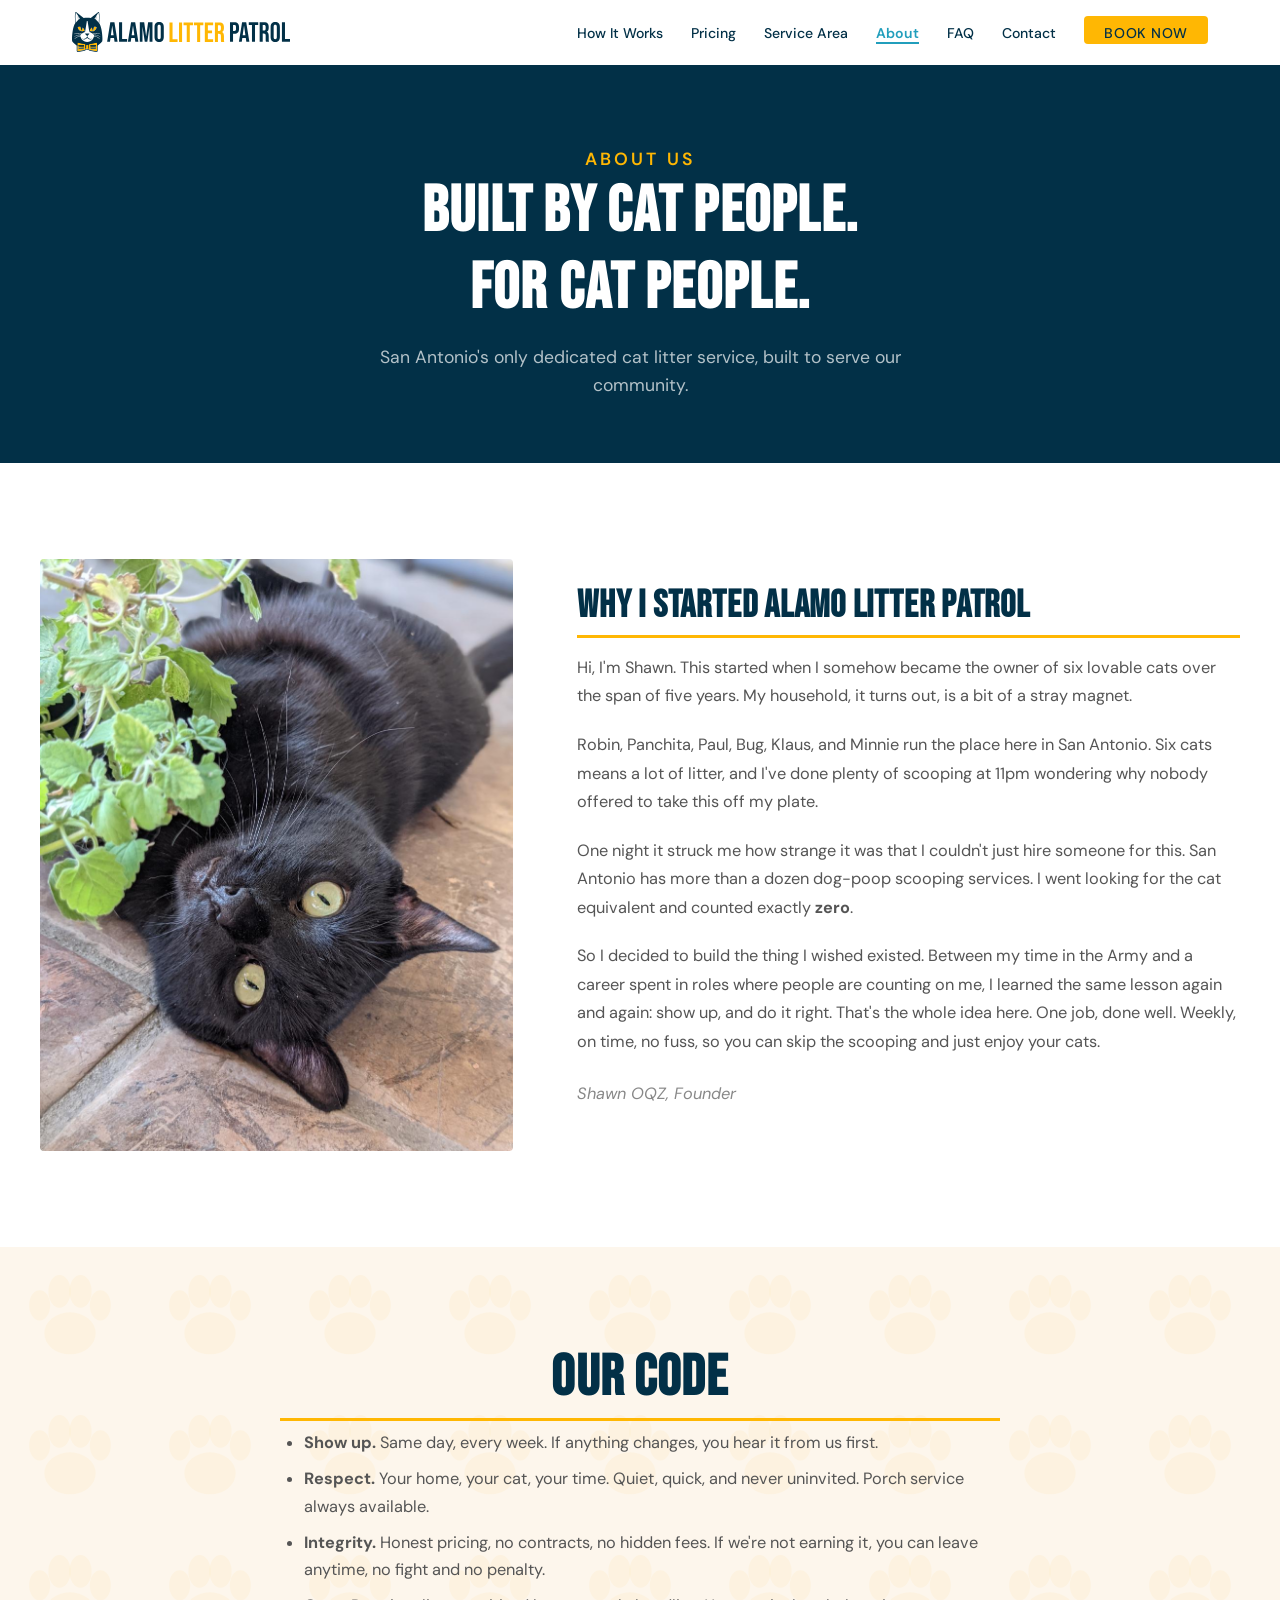
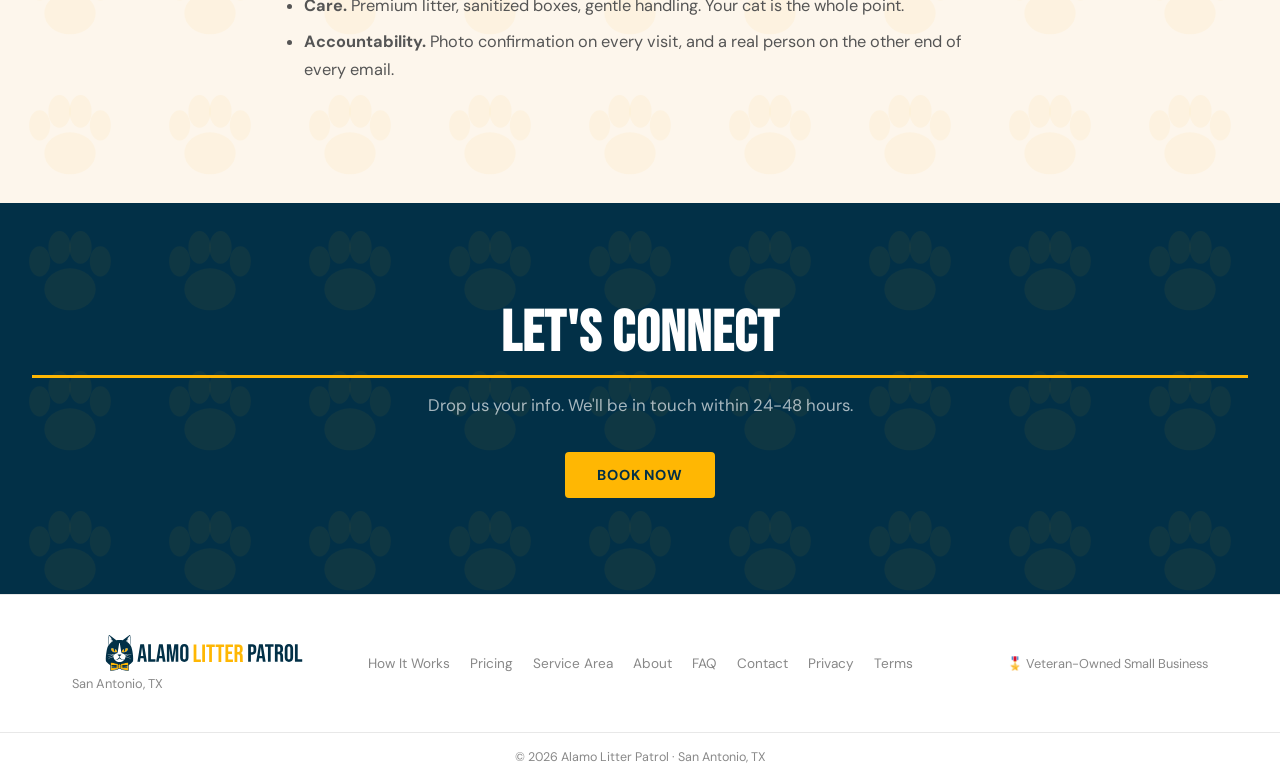
==== commit a1f6240a: "Site copy fixes and a single-line logo lockup - faq.html: "more than 3 boxes" question now covers Li" ====
--- a/about.html
+++ b/about.html
@@ -21,7 +21,7 @@
   <link rel="icon" type="image/png" sizes="32x32" href="/assets/favicon-32x32.png" />
   <link rel="icon" type="image/png" sizes="192x192" href="/assets/favicon-192x192.png" />
   <link rel="apple-touch-icon" sizes="180x180" href="/assets/apple-touch-icon.png" />
-  <link rel="manifest" href="/site.webmanifest" />
+  <link rel="manifest" href="/manifest.json" />
   <script type="application/ld+json">
   {
     "@context": "https://schema.org",
@@ -37,6 +37,7 @@
     "image": "https://alamolitterpatrol.com/assets/og-card.jpg",
     "priceRange": "$$",
     "currenciesAccepted": "USD",
+    "paymentAccepted": "Credit Card",
     "address": {
       "@type": "PostalAddress",
       "addressLocality": "San Antonio",
@@ -133,7 +134,7 @@
 
   <header id="site-nav" role="banner">
     <nav aria-label="Main navigation">
-      <a href="/" class="nav-logo"><img src="/assets/logo.svg" alt="Alamo Litter Patrol" width="66" height="40" /></a>
+      <a href="/" class="nav-logo"><img src="/assets/logo.svg" alt="Alamo Litter Patrol" width="218" height="40" /></a>
       <button class="hamburger" aria-label="Toggle menu" aria-expanded="false">
         <span></span><span></span><span></span>
       </button>
@@ -204,7 +205,7 @@
   <footer>
     <div class="footer-top">
       <div class="footer-brand">
-        <img src="/assets/logo.svg" alt="Alamo Litter Patrol" width="60" height="36" class="footer-logo-img" loading="lazy" />
+        <img src="/assets/logo.svg" alt="Alamo Litter Patrol" width="196" height="36" class="footer-logo-img" loading="lazy" />
         <span class="footer-city">San Antonio, TX</span>
       </div>
       <nav class="footer-nav">
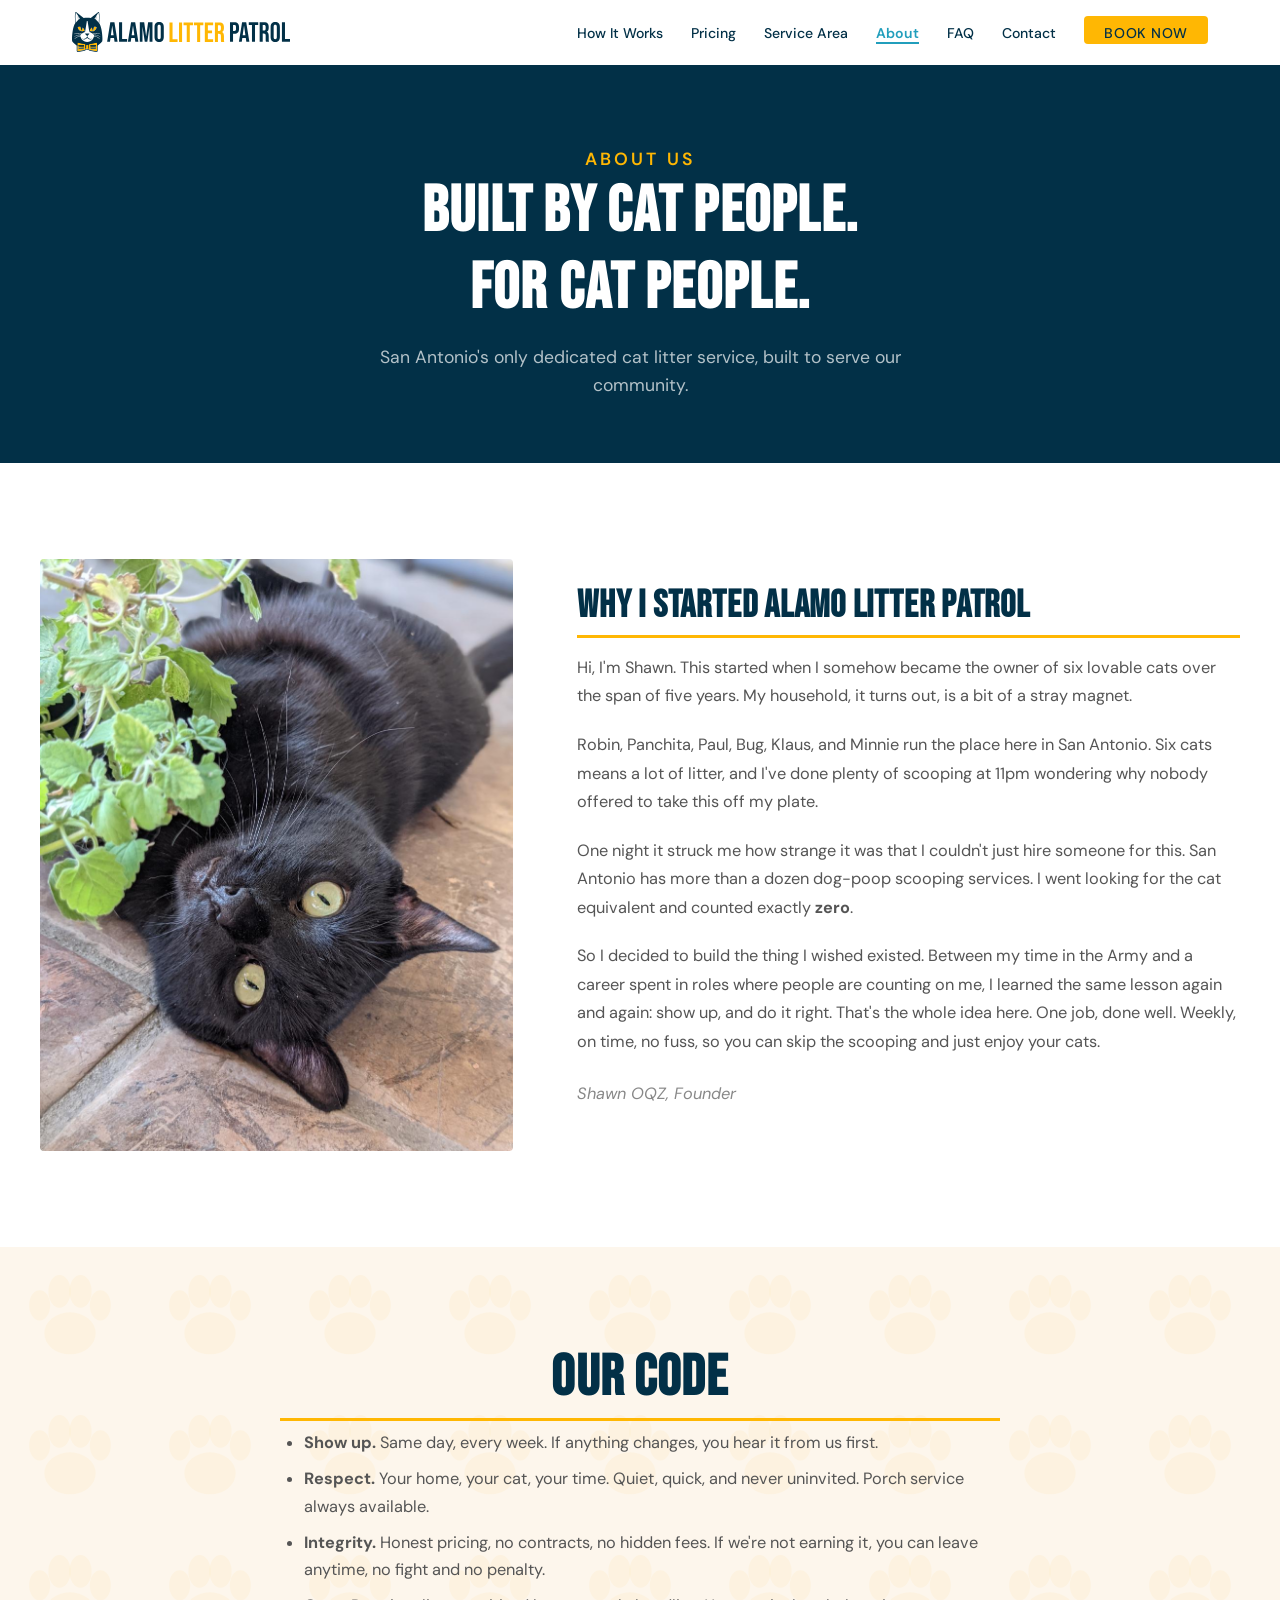
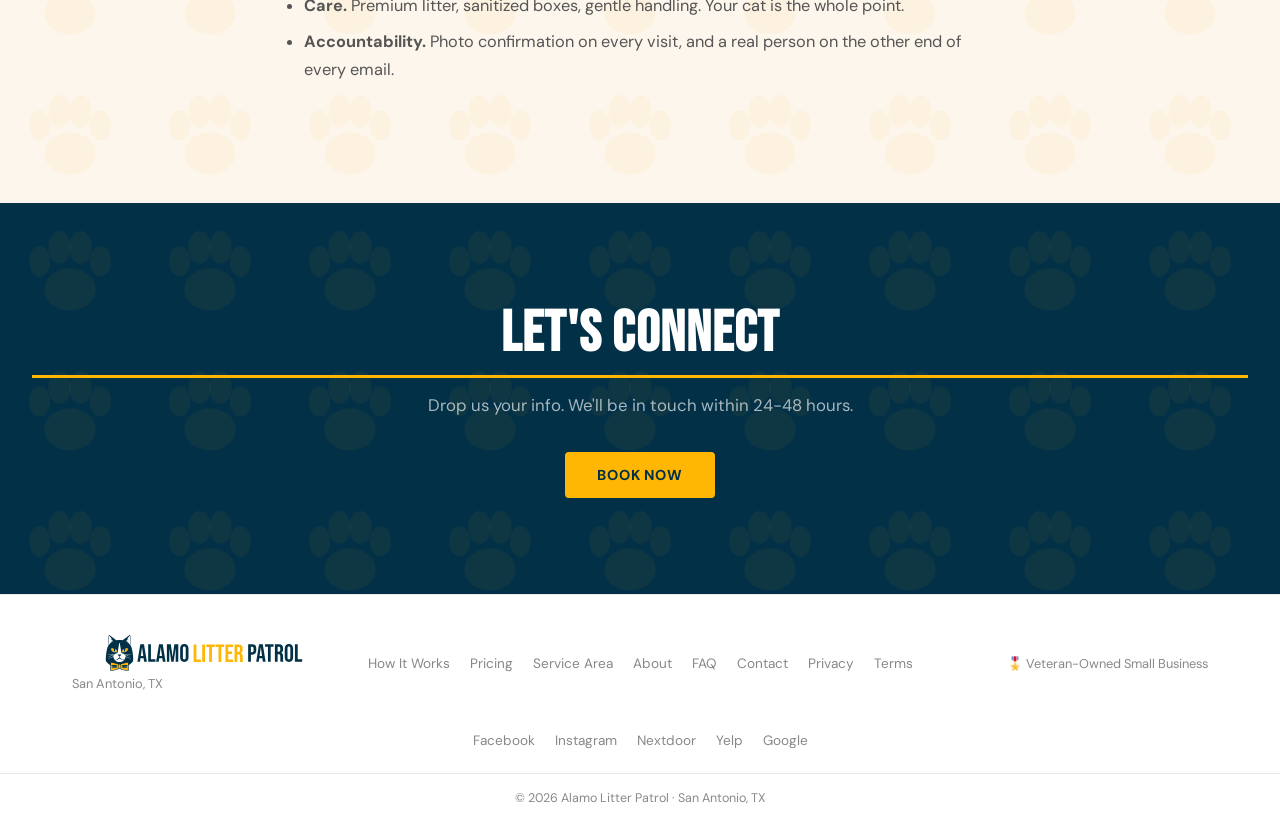
==== commit 94ae9087: "Add the five social profile links to every footer and to sameAs Facebook, Instagram, Nextdoor, Yelp " ====
--- a/about.html
+++ b/about.html
@@ -111,7 +111,11 @@
       }
     ],
     "sameAs": [
-      "https://www.facebook.com/profile.php?id=61592431160074"
+      "https://www.facebook.com/profile.php?id=61592431160074",
+      "https://www.instagram.com/alamolitterpatrol/",
+      "https://nextdoor.com/page/alamo-litter-patrol-san-antonio-tx",
+      "https://www.yelp.com/biz/alamo-litter-patrol-san-antonio",
+      "https://share.google/ItOj9SzaMpPks5vuP"
     ],
     "potentialAction": {
       "@type": "ReserveAction",
@@ -220,6 +224,13 @@
       </nav>
       <div class="footer-badge">🎖️ Veteran-Owned Small Business</div>
     </div>
+    <nav class="footer-social" aria-label="Social profiles">
+      <a href="https://www.facebook.com/profile.php?id=61592431160074" target="_blank" rel="noopener">Facebook</a>
+      <a href="https://www.instagram.com/alamolitterpatrol/" target="_blank" rel="noopener">Instagram</a>
+      <a href="https://nextdoor.com/page/alamo-litter-patrol-san-antonio-tx" target="_blank" rel="noopener">Nextdoor</a>
+      <a href="https://www.yelp.com/biz/alamo-litter-patrol-san-antonio" target="_blank" rel="noopener">Yelp</a>
+      <a href="https://share.google/ItOj9SzaMpPks5vuP" target="_blank" rel="noopener">Google</a>
+    </nav>
     <div class="footer-bottom">&copy; 2026 Alamo Litter Patrol &middot; San Antonio, TX</div>
   </footer>
 
--- a/style.css
+++ b/style.css
@@ -1067,6 +1067,19 @@
   color: var(--gray-mid);
   text-align: right;
 }
+.footer-social {
+  display: flex;
+  flex-wrap: wrap;
+  justify-content: center;
+  gap: 1.25rem;
+  padding: 0 2rem 1.5rem;
+}
+.footer-social a {
+  font-size: 0.85rem;
+  color: var(--gray-mid);
+  transition: color var(--t-fast);
+}
+.footer-social a:hover { color: var(--black); }
 .footer-bottom {
   border-top: 1px solid var(--gray-light);
   text-align: center;
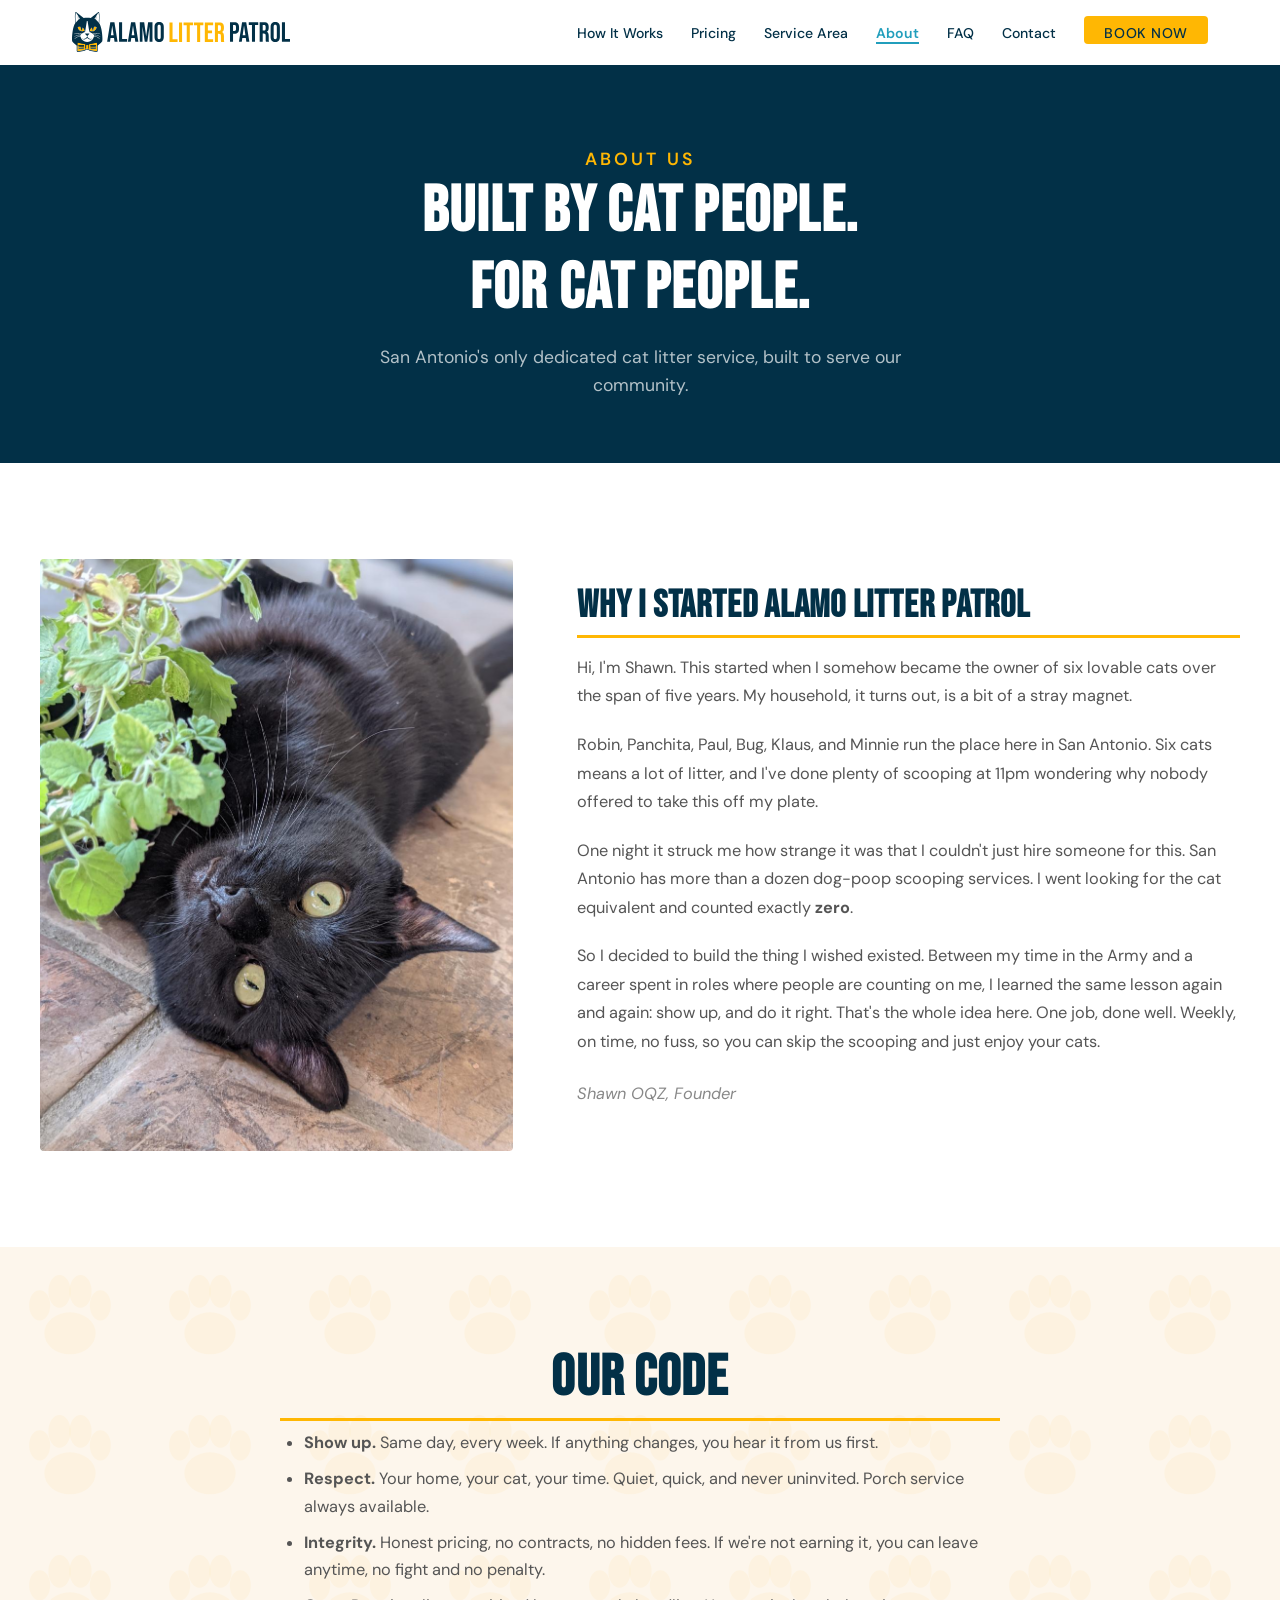
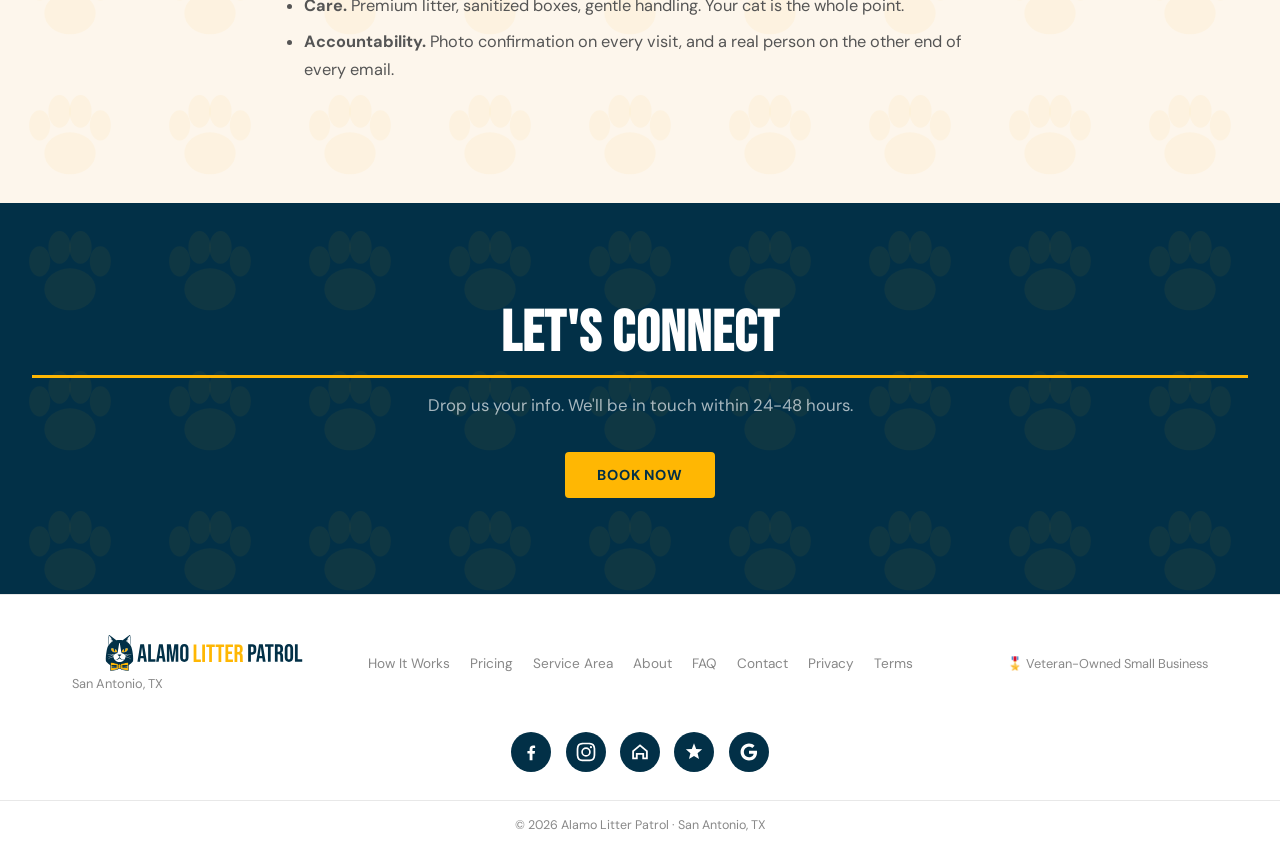
==== commit b7192f41: "Replace the footer social text links with icon badges Five inline SVG icons (Facebook, Instagram, Ne" ====
--- a/about.html
+++ b/about.html
@@ -225,11 +225,11 @@
       <div class="footer-badge">🎖️ Veteran-Owned Small Business</div>
     </div>
     <nav class="footer-social" aria-label="Social profiles">
-      <a href="https://www.facebook.com/profile.php?id=61592431160074" target="_blank" rel="noopener">Facebook</a>
-      <a href="https://www.instagram.com/alamolitterpatrol/" target="_blank" rel="noopener">Instagram</a>
-      <a href="https://nextdoor.com/page/alamo-litter-patrol-san-antonio-tx" target="_blank" rel="noopener">Nextdoor</a>
-      <a href="https://www.yelp.com/biz/alamo-litter-patrol-san-antonio" target="_blank" rel="noopener">Yelp</a>
-      <a href="https://share.google/ItOj9SzaMpPks5vuP" target="_blank" rel="noopener">Google</a>
+      <a href="https://www.facebook.com/profile.php?id=61592431160074" target="_blank" rel="noopener" aria-label="Alamo Litter Patrol on Facebook" title="Facebook"><svg viewBox="0 0 24 24" aria-hidden="true"><path d="M13.6 21v-7.2h2.4l.4-2.9h-2.8V9.1c0-.9.3-1.4 1.5-1.4h1.4V5.1c-.3 0-1.2-.1-2.2-.1-2.3 0-3.8 1.4-3.8 3.9v1.9H8.1v2.9h2.4V21h3.1z"/></svg></a>
+      <a href="https://www.instagram.com/alamolitterpatrol/" target="_blank" rel="noopener" aria-label="Alamo Litter Patrol on Instagram" title="Instagram"><svg viewBox="0 0 24 24" aria-hidden="true"><path d="M12 3.6c2.7 0 3.1 0 4.1.1 2.7.1 3.9 1.4 4.1 4.1.1 1.1.1 1.4.1 4.1s0 3.1-.1 4.1c-.1 2.7-1.4 3.9-4.1 4.1-1.1.1-1.4.1-4.1.1s-3.1 0-4.1-.1c-2.7-.1-3.9-1.4-4.1-4.1-.1-1.1-.1-1.4-.1-4.1s0-3.1.1-4.1C3.9 5.1 5.2 3.9 7.9 3.7c1.1-.1 1.4-.1 4.1-.1M12 1.8c-2.8 0-3.1 0-4.2.1-3.7.2-5.7 2.2-5.9 5.9C1.8 8.9 1.8 9.2 1.8 12s0 3.1.1 4.2c.2 3.7 2.2 5.7 5.9 5.9 1.1.1 1.4.1 4.2.1s3.1 0 4.2-.1c3.7-.2 5.7-2.2 5.9-5.9.1-1.1.1-1.4.1-4.2s0-3.1-.1-4.2c-.2-3.7-2.2-5.7-5.9-5.9-1.1-.1-1.4-.1-4.2-.1zm0 5a5.2 5.2 0 1 0 0 10.4 5.2 5.2 0 0 0 0-10.4zm0 8.6a3.4 3.4 0 1 1 0-6.8 3.4 3.4 0 0 1 0 6.8zm5.4-9.9a1.2 1.2 0 1 0 0 2.4 1.2 1.2 0 0 0 0-2.4z"/></svg></a>
+      <a href="https://nextdoor.com/page/alamo-litter-patrol-san-antonio-tx" target="_blank" rel="noopener" aria-label="Alamo Litter Patrol on Nextdoor" title="Nextdoor"><svg viewBox="0 0 24 24" aria-hidden="true"><path d="M12 3.5 3.5 10.6V20h6v-5h5v5h6v-9.4L12 3.5zm0 2.6 6.5 5.4V18h-2v-5h-9v5h-2v-6.5L12 6.1z"/></svg></a>
+      <a href="https://www.yelp.com/biz/alamo-litter-patrol-san-antonio" target="_blank" rel="noopener" aria-label="Alamo Litter Patrol on Yelp" title="Yelp"><svg viewBox="0 0 24 24" aria-hidden="true"><path d="M12 2.5l2.4 6.1 6.5.5-5 4.2 1.6 6.4L12 16.3l-5.5 3.4 1.6-6.4-5-4.2 6.5-.5L12 2.5z"/></svg></a>
+      <a href="https://share.google/ItOj9SzaMpPks5vuP" target="_blank" rel="noopener" aria-label="Alamo Litter Patrol on Google" title="Google"><svg viewBox="0 0 24 24" aria-hidden="true"><path d="M12 10.2v3.6h5.1c-.2 1.3-1.5 3.8-5.1 3.8-3.1 0-5.6-2.6-5.6-5.7s2.5-5.7 5.6-5.7c1.8 0 2.9.8 3.6 1.4l2.5-2.4C16.5 3.7 14.4 2.8 12 2.8 6.9 2.8 2.8 6.9 2.8 12s4.1 9.2 9.2 9.2c5.3 0 8.8-3.7 8.8-9 0-.6-.1-1.1-.2-1.5H12z"/></svg></a>
     </nav>
     <div class="footer-bottom">&copy; 2026 Alamo Litter Patrol &middot; San Antonio, TX</div>
   </footer>
--- a/style.css
+++ b/style.css
@@ -1071,15 +1071,31 @@
   display: flex;
   flex-wrap: wrap;
   justify-content: center;
-  gap: 1.25rem;
-  padding: 0 2rem 1.5rem;
+  gap: 0.9rem;
+  padding: 0 2rem 1.75rem;
 }
 .footer-social a {
-  font-size: 0.85rem;
-  color: var(--gray-mid);
-  transition: color var(--t-fast);
-}
-.footer-social a:hover { color: var(--black); }
+  width: 40px;
+  height: 40px;
+  border-radius: 50%;
+  background: var(--black);
+  color: var(--white);
+  display: inline-flex;
+  align-items: center;
+  justify-content: center;
+  transition: background var(--t-fast), transform var(--t-fast);
+}
+.footer-social a:hover {
+  background: var(--orange);
+  color: var(--black);
+  transform: translateY(-2px);
+}
+.footer-social svg {
+  width: 22px;
+  height: 22px;
+  fill: currentColor;
+  display: block;
+}
 .footer-bottom {
   border-top: 1px solid var(--gray-light);
   text-align: center;
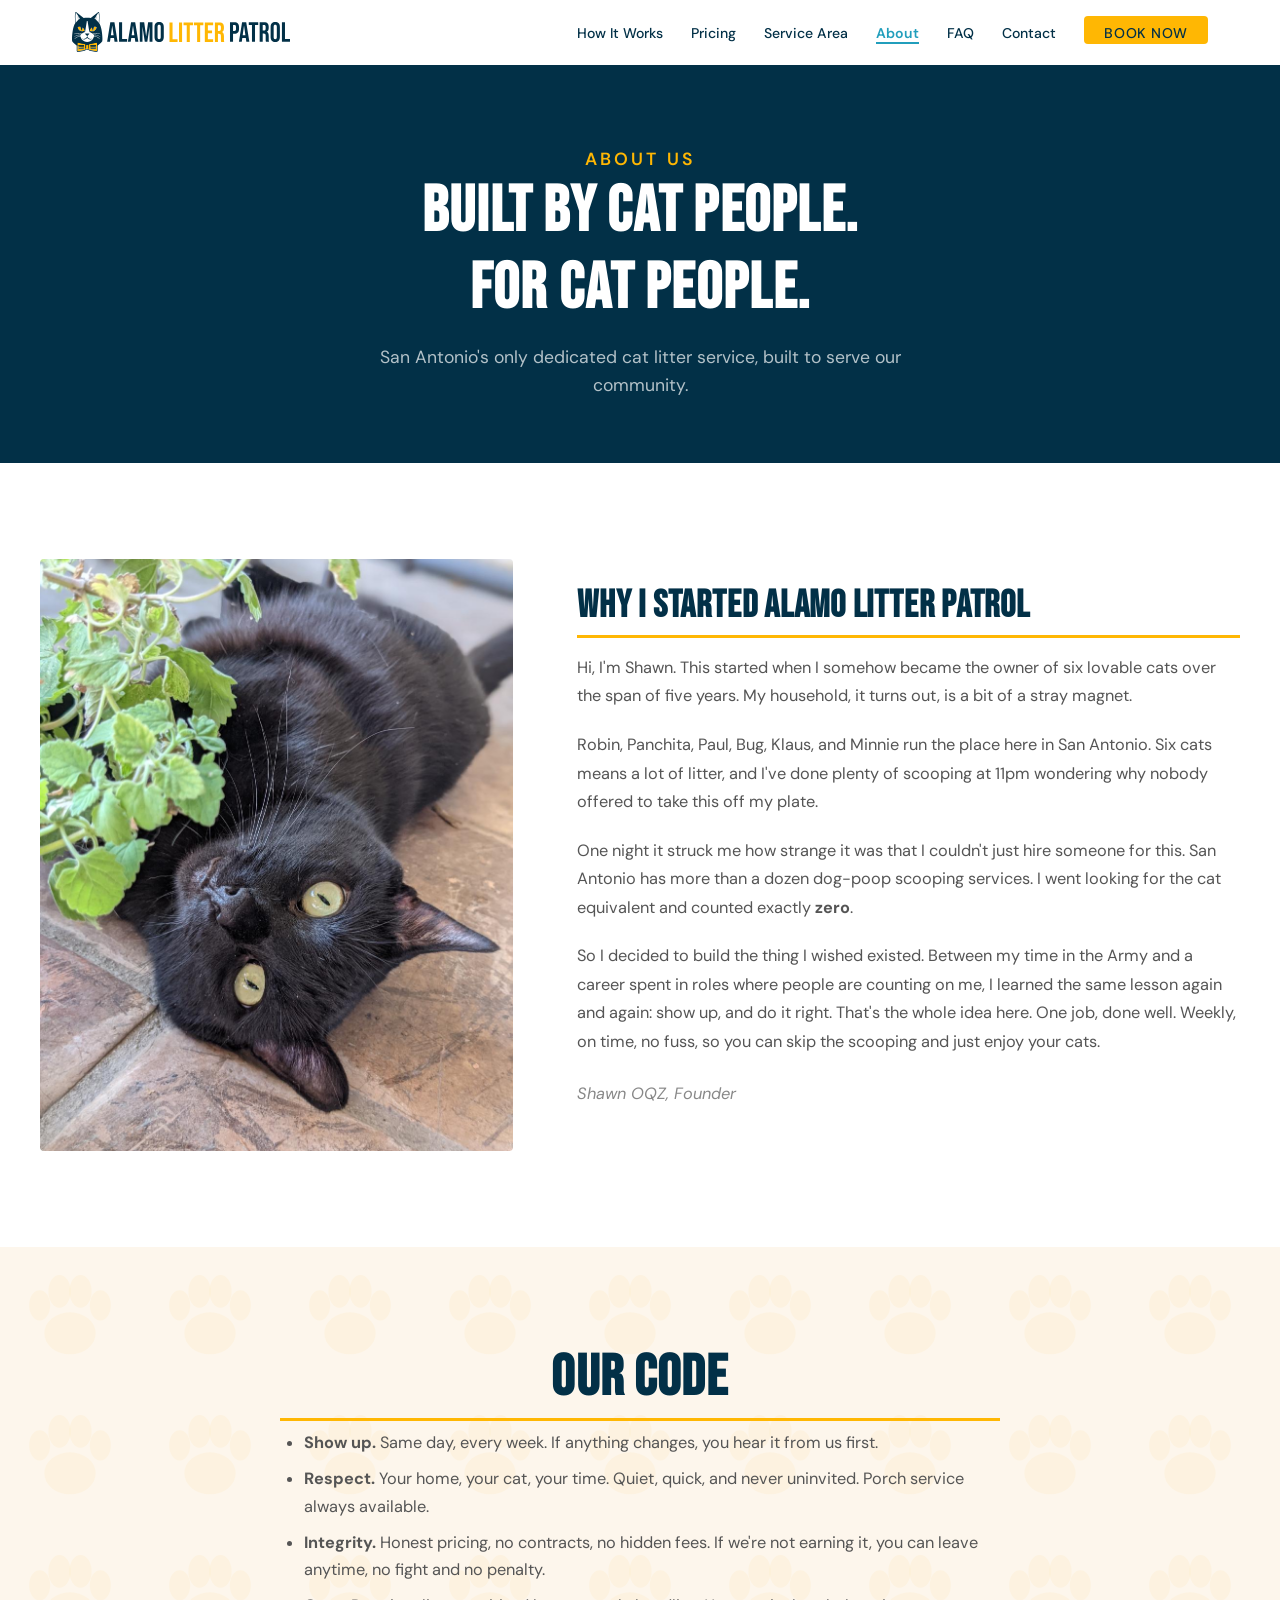
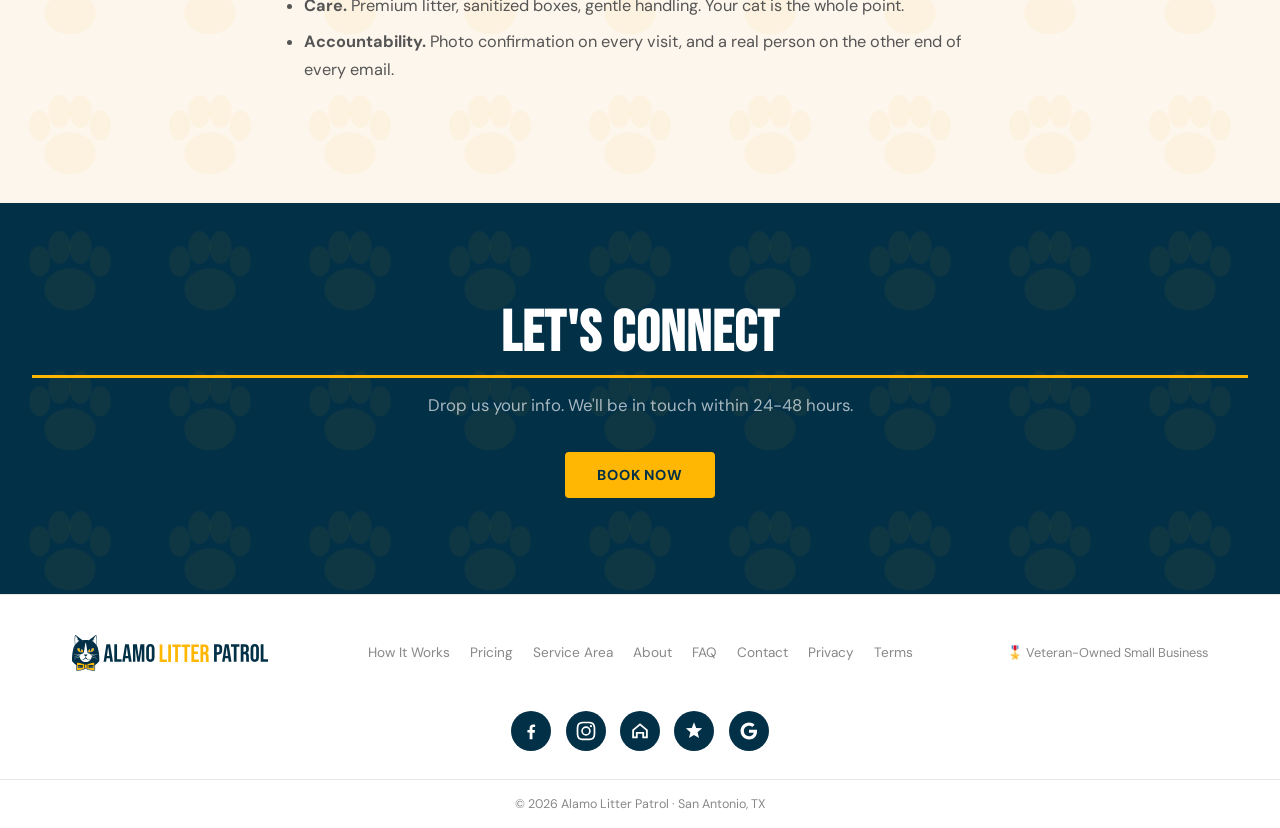
==== commit 164a26e6: "Drop the footer city line; the copyright line already says San Antonio, TX Co-Authored-By: Claude Fa" ====
--- a/about.html
+++ b/about.html
@@ -210,7 +210,6 @@
     <div class="footer-top">
       <div class="footer-brand">
         <img src="/assets/logo.svg" alt="Alamo Litter Patrol" width="196" height="36" class="footer-logo-img" loading="lazy" />
-        <span class="footer-city">San Antonio, TX</span>
       </div>
       <nav class="footer-nav">
         <a href="/how-it-works.html">How It Works</a>
--- a/style.css
+++ b/style.css
@@ -1039,16 +1039,14 @@
 .footer-brand {
   display: flex;
   flex-direction: column;
+  align-items: center;
+  justify-self: start;
   gap: 0.25rem;
 }
 .footer-logo-img {
   height: 36px;
   width: auto;
   display: block;
-}
-.footer-city {
-  font-size: 0.8rem;
-  color: var(--gray-mid);
 }
 .footer-nav {
   display: flex;
@@ -1168,7 +1166,7 @@
   .contact-grid { grid-template-columns: 1fr; gap: 2rem; }
 
   .footer-top { grid-template-columns: 1fr; text-align: center; }
-  .footer-brand { align-items: center; }
+  .footer-brand { align-items: center; justify-self: center; }
   .footer-badge { text-align: center; }
   .footer-nav { flex-wrap: wrap; gap: 1rem; }
 
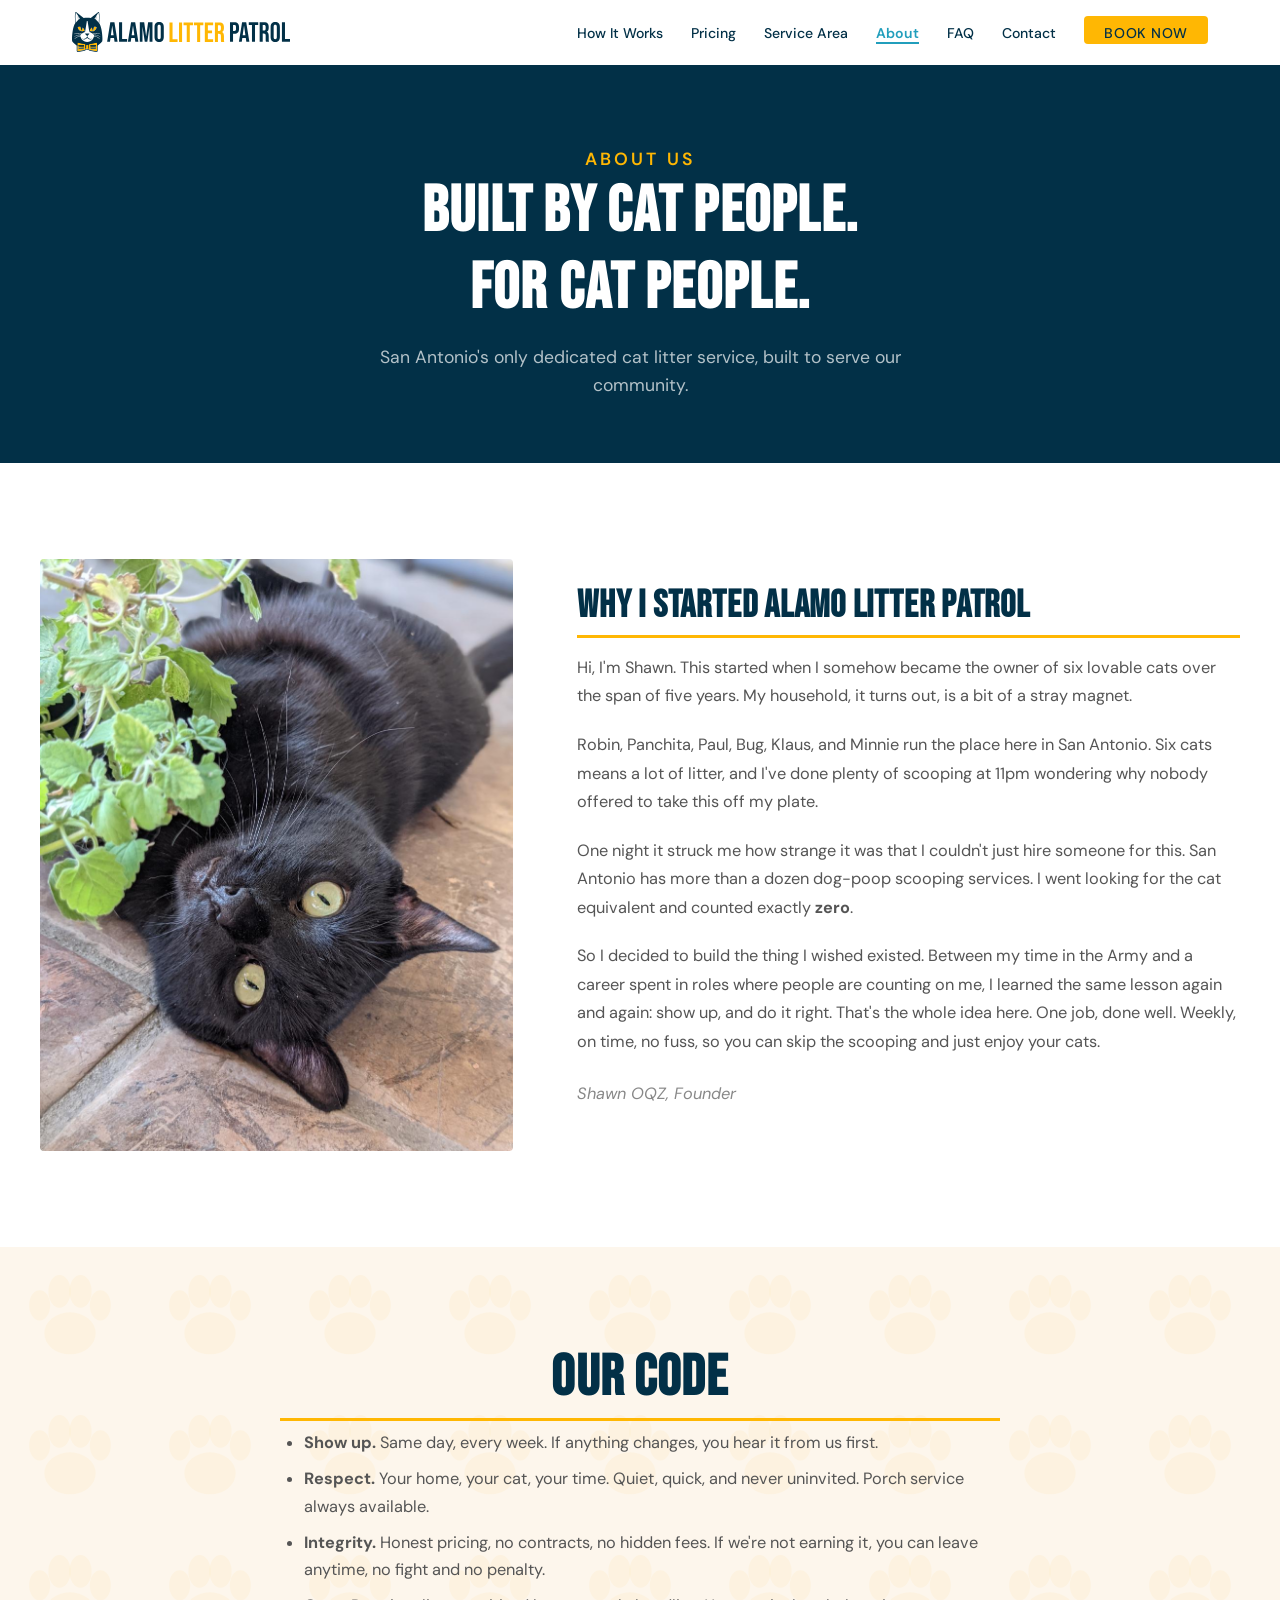
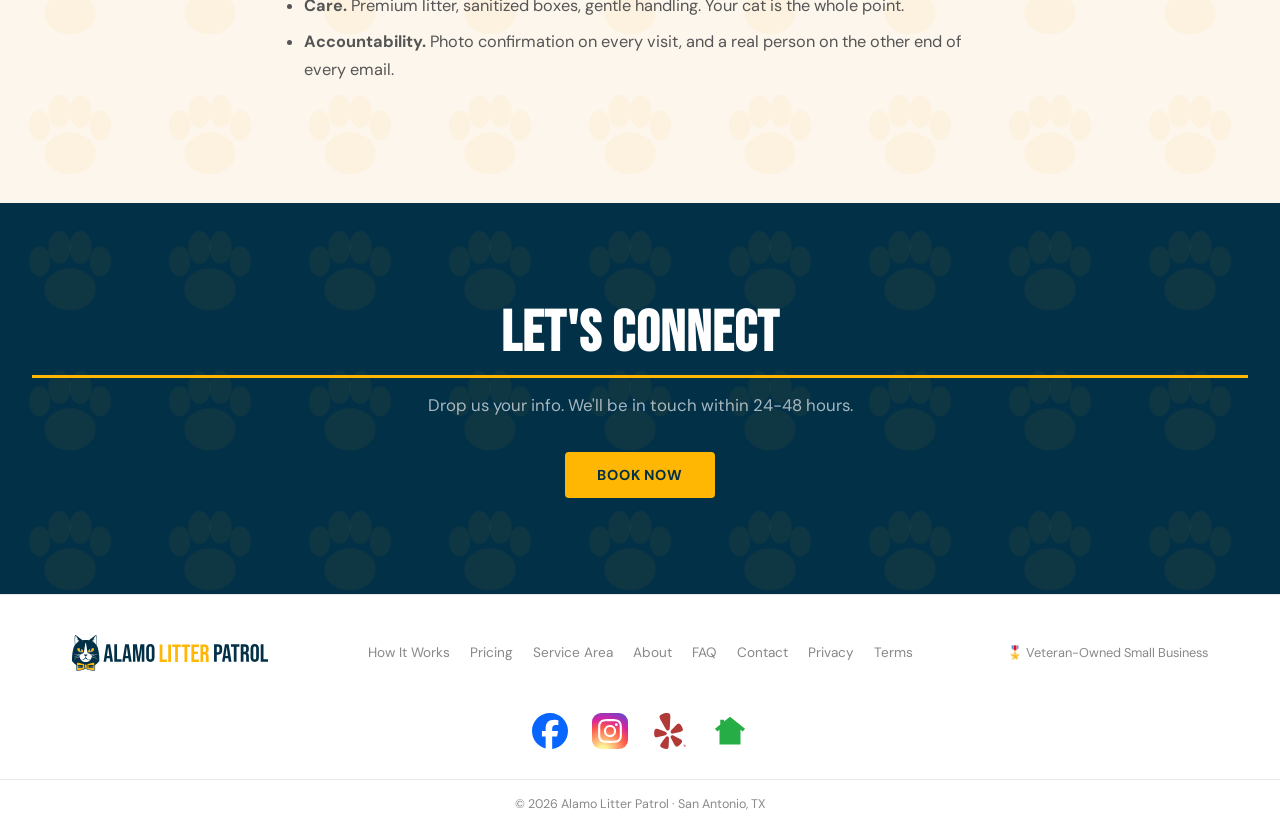
==== commit 10956a63: "Footer: full-color social icons, drop Google Business link Replace the navy circle icon buttons with" ====
--- a/about.html
+++ b/about.html
@@ -224,11 +224,10 @@
       <div class="footer-badge">🎖️ Veteran-Owned Small Business</div>
     </div>
     <nav class="footer-social" aria-label="Social profiles">
-      <a href="https://www.facebook.com/profile.php?id=61592431160074" target="_blank" rel="noopener" aria-label="Alamo Litter Patrol on Facebook" title="Facebook"><svg viewBox="0 0 24 24" aria-hidden="true"><path d="M13.6 21v-7.2h2.4l.4-2.9h-2.8V9.1c0-.9.3-1.4 1.5-1.4h1.4V5.1c-.3 0-1.2-.1-2.2-.1-2.3 0-3.8 1.4-3.8 3.9v1.9H8.1v2.9h2.4V21h3.1z"/></svg></a>
-      <a href="https://www.instagram.com/alamolitterpatrol/" target="_blank" rel="noopener" aria-label="Alamo Litter Patrol on Instagram" title="Instagram"><svg viewBox="0 0 24 24" aria-hidden="true"><path d="M12 3.6c2.7 0 3.1 0 4.1.1 2.7.1 3.9 1.4 4.1 4.1.1 1.1.1 1.4.1 4.1s0 3.1-.1 4.1c-.1 2.7-1.4 3.9-4.1 4.1-1.1.1-1.4.1-4.1.1s-3.1 0-4.1-.1c-2.7-.1-3.9-1.4-4.1-4.1-.1-1.1-.1-1.4-.1-4.1s0-3.1.1-4.1C3.9 5.1 5.2 3.9 7.9 3.7c1.1-.1 1.4-.1 4.1-.1M12 1.8c-2.8 0-3.1 0-4.2.1-3.7.2-5.7 2.2-5.9 5.9C1.8 8.9 1.8 9.2 1.8 12s0 3.1.1 4.2c.2 3.7 2.2 5.7 5.9 5.9 1.1.1 1.4.1 4.2.1s3.1 0 4.2-.1c3.7-.2 5.7-2.2 5.9-5.9.1-1.1.1-1.4.1-4.2s0-3.1-.1-4.2c-.2-3.7-2.2-5.7-5.9-5.9-1.1-.1-1.4-.1-4.2-.1zm0 5a5.2 5.2 0 1 0 0 10.4 5.2 5.2 0 0 0 0-10.4zm0 8.6a3.4 3.4 0 1 1 0-6.8 3.4 3.4 0 0 1 0 6.8zm5.4-9.9a1.2 1.2 0 1 0 0 2.4 1.2 1.2 0 0 0 0-2.4z"/></svg></a>
-      <a href="https://nextdoor.com/page/alamo-litter-patrol-san-antonio-tx" target="_blank" rel="noopener" aria-label="Alamo Litter Patrol on Nextdoor" title="Nextdoor"><svg viewBox="0 0 24 24" aria-hidden="true"><path d="M12 3.5 3.5 10.6V20h6v-5h5v5h6v-9.4L12 3.5zm0 2.6 6.5 5.4V18h-2v-5h-9v5h-2v-6.5L12 6.1z"/></svg></a>
-      <a href="https://www.yelp.com/biz/alamo-litter-patrol-san-antonio" target="_blank" rel="noopener" aria-label="Alamo Litter Patrol on Yelp" title="Yelp"><svg viewBox="0 0 24 24" aria-hidden="true"><path d="M12 2.5l2.4 6.1 6.5.5-5 4.2 1.6 6.4L12 16.3l-5.5 3.4 1.6-6.4-5-4.2 6.5-.5L12 2.5z"/></svg></a>
-      <a href="https://share.google/ItOj9SzaMpPks5vuP" target="_blank" rel="noopener" aria-label="Alamo Litter Patrol on Google" title="Google"><svg viewBox="0 0 24 24" aria-hidden="true"><path d="M12 10.2v3.6h5.1c-.2 1.3-1.5 3.8-5.1 3.8-3.1 0-5.6-2.6-5.6-5.7s2.5-5.7 5.6-5.7c1.8 0 2.9.8 3.6 1.4l2.5-2.4C16.5 3.7 14.4 2.8 12 2.8 6.9 2.8 2.8 6.9 2.8 12s4.1 9.2 9.2 9.2c5.3 0 8.8-3.7 8.8-9 0-.6-.1-1.1-.2-1.5H12z"/></svg></a>
+      <a href="https://www.facebook.com/profile.php?id=61592431160074" target="_blank" rel="noopener" aria-label="Alamo Litter Patrol on Facebook" title="Facebook"><svg viewBox="0 0 24 24" aria-hidden="true"><circle cx="12" cy="12" r="11.5" fill="#FFFFFF"/><path fill="#0866FF" d="M9.101 23.691v-7.98H6.627v-3.667h2.474v-1.58c0-4.085 1.848-5.978 5.858-5.978.401 0 .955.042 1.468.103a8.68 8.68 0 0 1 1.141.195v3.325a8.623 8.623 0 0 0-.653-.036 26.805 26.805 0 0 0-.733-.009c-.707 0-1.259.096-1.675.309a1.686 1.686 0 0 0-.679.622c-.258.42-.374.995-.374 1.752v1.297h3.919l-.386 2.103-.287 1.564h-3.246v8.245C19.396 23.238 24 18.179 24 12.044c0-6.627-5.373-12-12-12s-12 5.373-12 12c0 5.628 3.874 10.35 9.101 11.647Z"/></svg></a>
+      <a href="https://www.instagram.com/alamolitterpatrol/" target="_blank" rel="noopener" aria-label="Alamo Litter Patrol on Instagram" title="Instagram"><svg viewBox="0 0 24 24" aria-hidden="true"><defs><radialGradient id="ig-grad" cx="30%" cy="107%" r="150%"><stop offset="0" stop-color="#FDF497"/><stop offset=".09" stop-color="#FDF497"/><stop offset=".45" stop-color="#FD5949"/><stop offset=".6" stop-color="#D6249F"/><stop offset=".9" stop-color="#285AEB"/></radialGradient></defs><rect width="24" height="24" rx="6" fill="url(#ig-grad)"/><path fill="#FFFFFF" transform="translate(12 12) scale(.66) translate(-12 -12)" d="M7.0301.084c-1.2768.0602-2.1487.264-2.911.5634-.7888.3075-1.4575.72-2.1228 1.3877-.6652.6677-1.075 1.3368-1.3802 2.127-.2954.7638-.4956 1.6365-.552 2.914-.0564 1.2775-.0689 1.6882-.0626 4.947.0062 3.2586.0206 3.6671.0825 4.9473.061 1.2765.264 2.1482.5635 2.9107.308.7889.72 1.4573 1.388 2.1228.6679.6655 1.3365 1.0743 2.1285 1.38.7632.295 1.6361.4961 2.9134.552 1.2773.056 1.6884.069 4.9462.0627 3.2578-.0062 3.668-.0207 4.9478-.0814 1.28-.0607 2.147-.2652 2.9098-.5633.7889-.3086 1.4578-.72 2.1228-1.3881.665-.6682 1.0745-1.3378 1.3795-2.1284.2957-.7632.4966-1.636.552-2.9124.056-1.2809.0692-1.6898.063-4.948-.0063-3.2583-.021-3.6668-.0817-4.9465-.0607-1.2797-.264-2.1487-.5633-2.9117-.3084-.7889-.72-1.4568-1.3876-2.1228C21.2982 1.33 20.628.9208 19.8378.6165 19.074.321 18.2017.1197 16.9244.0645 15.6471.0093 15.236-.005 11.977.0014 8.718.0076 8.31.0215 7.0301.0839m.1402 21.6932c-1.17-.0509-1.8053-.2453-2.2287-.408-.5606-.216-.96-.4771-1.3819-.895-.422-.4178-.6811-.8186-.9-1.378-.1644-.4234-.3624-1.058-.4171-2.228-.0595-1.2645-.072-1.6442-.079-4.848-.007-3.2037.0053-3.583.0607-4.848.05-1.169.2456-1.805.408-2.2282.216-.5613.4762-.96.895-1.3816.4188-.4217.8184-.6814 1.3783-.9003.423-.1651 1.0575-.3614 2.227-.4171 1.2655-.06 1.6447-.072 4.848-.079 3.2033-.007 3.5835.005 4.8495.0608 1.169.0508 1.8053.2445 2.228.408.5608.216.96.4754 1.3816.895.4217.4194.6816.8176.9005 1.3787.1653.4217.3617 1.056.4169 2.2263.0602 1.2655.0739 1.645.0796 4.848.0058 3.203-.0055 3.5834-.061 4.848-.051 1.17-.245 1.8055-.408 2.2294-.216.5604-.4763.96-.8954 1.3814-.419.4215-.8181.6811-1.3783.9-.4224.1649-1.0577.3617-2.2262.4174-1.2656.0595-1.6448.072-4.8493.079-3.2045.007-3.5825-.006-4.848-.0608M16.953 5.5864A1.44 1.44 0 1 0 18.39 4.144a1.44 1.44 0 0 0-1.437 1.4424M5.8385 12.012c.0067 3.4032 2.7706 6.1557 6.173 6.1493 3.4026-.0065 6.157-2.7701 6.1506-6.1733-.0065-3.4032-2.771-6.1565-6.174-6.1498-3.403.0067-6.156 2.771-6.1496 6.1738M8 12.0077a4 4 0 1 1 4.008 3.9921A3.9996 3.9996 0 0 1 8 12.0077"/></svg></a>
+      <a href="https://www.yelp.com/biz/alamo-litter-patrol-san-antonio" target="_blank" rel="noopener" aria-label="Alamo Litter Patrol on Yelp" title="Yelp"><svg viewBox="0 0 24 24" aria-hidden="true"><path fill="#B13A37" d="m7.6885 15.1415-3.6715.8483c-.3769.0871-.755.183-1.1452.155-.2611-.0188-.5122-.0414-.7606-.213a1.179 1.179 0 0 1-.331-.3594c-.3486-.5519-.3656-1.3661-.3697-2.0004a6.2874 6.2874 0 0 1 .3314-2.0642 1.857 1.857 0 0 1 .1073-.2474 2.3426 2.3426 0 0 1 .1255-.2165 2.4572 2.4572 0 0 1 .1563-.1975 1.1736 1.1736 0 0 1 .399-.2831 1.082 1.082 0 0 1 .4592-.0837c.2355.0016.5139.052.91.1734.0555.0191.1237.0382.1856.0572.3277.1013.7048.2404 1.1499.3987.6863.2404 1.3663.487 2.0463.7397l1.2117.4423c.2217.0807.4363.18.6412.297.174.0984.3273.2298.4512.387a1.217 1.217 0 0 1 .192.4309 1.2205 1.2205 0 0 1-.872 1.4522c-.0468.0151-.0852.0239-.1085.0293l-1.105.2553-.0031-.001zM18.8208 7.565a1.8506 1.8506 0 0 0-.2042-.1754 2.4082 2.4082 0 0 0-.2077-.1394 2.3607 2.3607 0 0 0-.2269-.109 1.1705 1.1705 0 0 0-.482-.0796 1.0862 1.0862 0 0 0-.4498.1263c-.2107.1048-.4388.2732-.742.5551-.042.0417-.0947.0886-.142.133-.2502.2351-.5286.5252-.8599.863a114.6363 114.6363 0 0 0-1.5166 1.5629l-.8962.9293a4.1897 4.1897 0 0 0-.4466.5483 1.541 1.541 0 0 0-.2364.5459 1.2199 1.2199 0 0 0 .0107.4518l.0046.02a1.218 1.218 0 0 0 1.4184.923 1.162 1.162 0 0 0 .1105-.0213l4.7781-1.104c.3766-.087.7587-.1667 1.097-.3631.2269-.1316.4428-.262.5909-.5252a1.1793 1.1793 0 0 0 .1405-.4683c.0733-.6512-.2668-1.3908-.5403-1.963a6.2792 6.2792 0 0 0-1.2001-1.7103zM8.9703.0754a8.6724 8.6724 0 0 0-.83.1564c-.2754.066-.548.1383-.8146.2236-.868.2844-2.0884.8063-2.295 1.8065-.1165.5655.1595 1.1439.3737 1.66.2595.6254.614 1.1889.9373 1.7777.8543 1.5545 1.7245 3.0993 2.5922 4.6457.259.4617.5416 1.0464 1.043 1.2856a1.058 1.058 0 0 0 .1013.0383c.2248.0851.4699.1016.7041.0471a4.3015 4.3015 0 0 0 .0418-.0097 1.2136 1.2136 0 0 0 .5658-.3397 1.1033 1.1033 0 0 0 .079-.0822c.3463-.435.3454-1.0833.3764-1.6134.1042-1.771.2139-3.5423.3009-5.3142.0332-.6712.1055-1.3333.0655-2.0096-.0328-.5579-.0368-1.1984-.3891-1.6563-.6218-.8073-1.9476-.741-2.8523-.6158zm2.084 15.9505a1.1053 1.1053 0 0 0-1.2306-.4145 1.1398 1.1398 0 0 0-.1526.0633 1.4806 1.4806 0 0 0-.2171.1354c-.1992.1475-.3668.3392-.5196.5315-.0386.049-.074.1143-.12.1562l-.7686 1.0573a113.9168 113.9168 0 0 0-1.2913 1.789c-.278.3895-.5184.7184-.7083 1.0094-.036.0547-.0734.116-.1075.1647-.2277.3522-.3566.6092-.4228.8381a1.0945 1.0945 0 0 0-.046.4721c.0211.1655.0768.3246.1635.467.046.0715.0957.1406.1487.207a2.334 2.334 0 0 0 .1754.1825 1.843 1.843 0 0 0 .2108.1732c.5304.369 1.1112.6342 1.722.8391a6.0958 6.0958 0 0 0 1.5716.3004c.091.0046.1821.0025.2728-.006a2.3878 2.3878 0 0 0 .2506-.0351 2.3862 2.3862 0 0 0 .2447-.071 1.1927 1.1927 0 0 0 .4175-.2658c.1127-.113.1994-.249.2541-.3989.0889-.2214.1473-.5026.1857-.92.0034-.0593.0118-.1305.0177-.1958.0304-.3463.0443-.7531.0666-1.2315.0375-.7357.067-1.4681.0903-2.2026 0 0 .0495-1.3053.0494-1.306.0113-.3008.002-.6342-.0814-.9336a1.396 1.396 0 0 0-.1756-.4054zm8.6754 2.0439c-.1605-.176-.3878-.3514-.7462-.5682-.0518-.0288-.1124-.0674-.1684-.1009-.2985-.1795-.658-.3684-1.078-.5965a120.7615 120.7615 0 0 0-1.9427-1.042l-1.1515-.6107c-.0597-.0175-.1203-.0607-.1766-.0878-.2212-.1058-.4558-.2045-.6992-.2498a1.4915 1.4915 0 0 0-.2545-.0265 1.1527 1.1527 0 0 0-.1648.01 1.1077 1.1077 0 0 0-.9227.9133 1.4186 1.4186 0 0 0 .0159.439c.0563.3065.1932.6096.3346.875l.615 1.1526c.3422.65.6884 1.2963 1.0435 1.9406.229.4202.4196.7799.5982 1.078.0338.056.0721.1163.1011.1682.2173.3584.392.584.569.7458.1146.1107.252.195.4026.247.1583.0525.326.071.4919.0546a2.368 2.368 0 0 0 .251-.0435c.0817-.022.1622-.048.241-.0784a1.863 1.863 0 0 0 .2475-.1143 6.1018 6.1018 0 0 0 1.2818-.9597c.4596-.4522.8659-.9454 1.182-1.51.044-.08.0819-.163.1138-.2483a2.49 2.49 0 0 0 .0773-.2411c.0186-.083.033-.1669.0429-.2513a1.188 1.188 0 0 0-.0565-.491 1.0933 1.0933 0 0 0-.248-.4041zm2.86 3.742a.8523.8523 0 0 1-.111.4236c-.074.132-.178.2377-.3115.3172a.8428.8428 0 0 1-.4385.119.847.847 0 0 1-.4373-.1179.8526.8526 0 0 1-.3125-.3171.8548.8548 0 0 1-.111-.4248c0-.1526.038-.2958.1143-.4294a.8405.8405 0 0 1 .315-.3159.849.849 0 0 1 .4315-.1156.8514.8514 0 0 1 .4294.1144.84.84 0 0 1 .316.3148.8494.8494 0 0 1 .1156.4317zm-.1202 0c0-.1328-.0332-.256-.0996-.3698s-.1564-.2038-.2702-.2702a.7125.7125 0 0 0-.371-.1007.7204.7204 0 0 0-.3698.0996.7487.7487 0 0 0-.2713.2702.7181.7181 0 0 0-.0996.3709c0 .132.0332.2557.0996.371a.7355.7355 0 0 0 .2713.2713.7354.7354 0 0 0 .3698.0985.7205.7205 0 0 0 .3698-.0996.7423.7423 0 0 0 .2702-.2691.7186.7186 0 0 0 .1008-.3721zm-.577.0584.2724.4522h-.1922l-.237-.4052h-.1546v.4052h-.1695v-1.02h.2988c.1268 0 .2195.0247.2783.0744.0595.0496.0892.1252.0892.2267a.2785.2785 0 0 1-.0492.1625c-.032.0466-.0775.0813-.1362.1042zm-.0412-.1408a.1532.1532 0 0 0 .056-.1214c0-.0573-.0164-.0981-.0491-.1225-.0329-.0251-.0847-.0377-.1557-.0377h-.1214v.3285h.1237c.061 0 .1098-.0157.1465-.047z"/></svg></a>
+      <a href="https://nextdoor.com/page/alamo-litter-patrol-san-antonio-tx" target="_blank" rel="noopener" aria-label="Alamo Litter Patrol on Nextdoor" title="Nextdoor"><svg viewBox="0 0 24 24" aria-hidden="true"><path fill="#27AD45" d="M12 2.5 22 10.5l-1.5 1.8-1.5-1.2V21H5v-9.9l-1.5 1.2L2 10.5l3.5-2.8V4.5H8v1.2z"/></svg></a>
     </nav>
     <div class="footer-bottom">&copy; 2026 Alamo Litter Patrol &middot; San Antonio, TX</div>
   </footer>
--- a/style.css
+++ b/style.css
@@ -1069,29 +1069,25 @@
   display: flex;
   flex-wrap: wrap;
   justify-content: center;
-  gap: 0.9rem;
+  gap: 1.25rem;
   padding: 0 2rem 1.75rem;
 }
 .footer-social a {
   width: 40px;
   height: 40px;
   border-radius: 50%;
-  background: var(--black);
-  color: var(--white);
   display: inline-flex;
   align-items: center;
   justify-content: center;
-  transition: background var(--t-fast), transform var(--t-fast);
+  transition: transform var(--t-fast), opacity var(--t-fast);
 }
 .footer-social a:hover {
-  background: var(--orange);
-  color: var(--black);
   transform: translateY(-2px);
+  opacity: 0.85;
 }
 .footer-social svg {
-  width: 22px;
-  height: 22px;
-  fill: currentColor;
+  width: 36px;
+  height: 36px;
   display: block;
 }
 .footer-bottom {
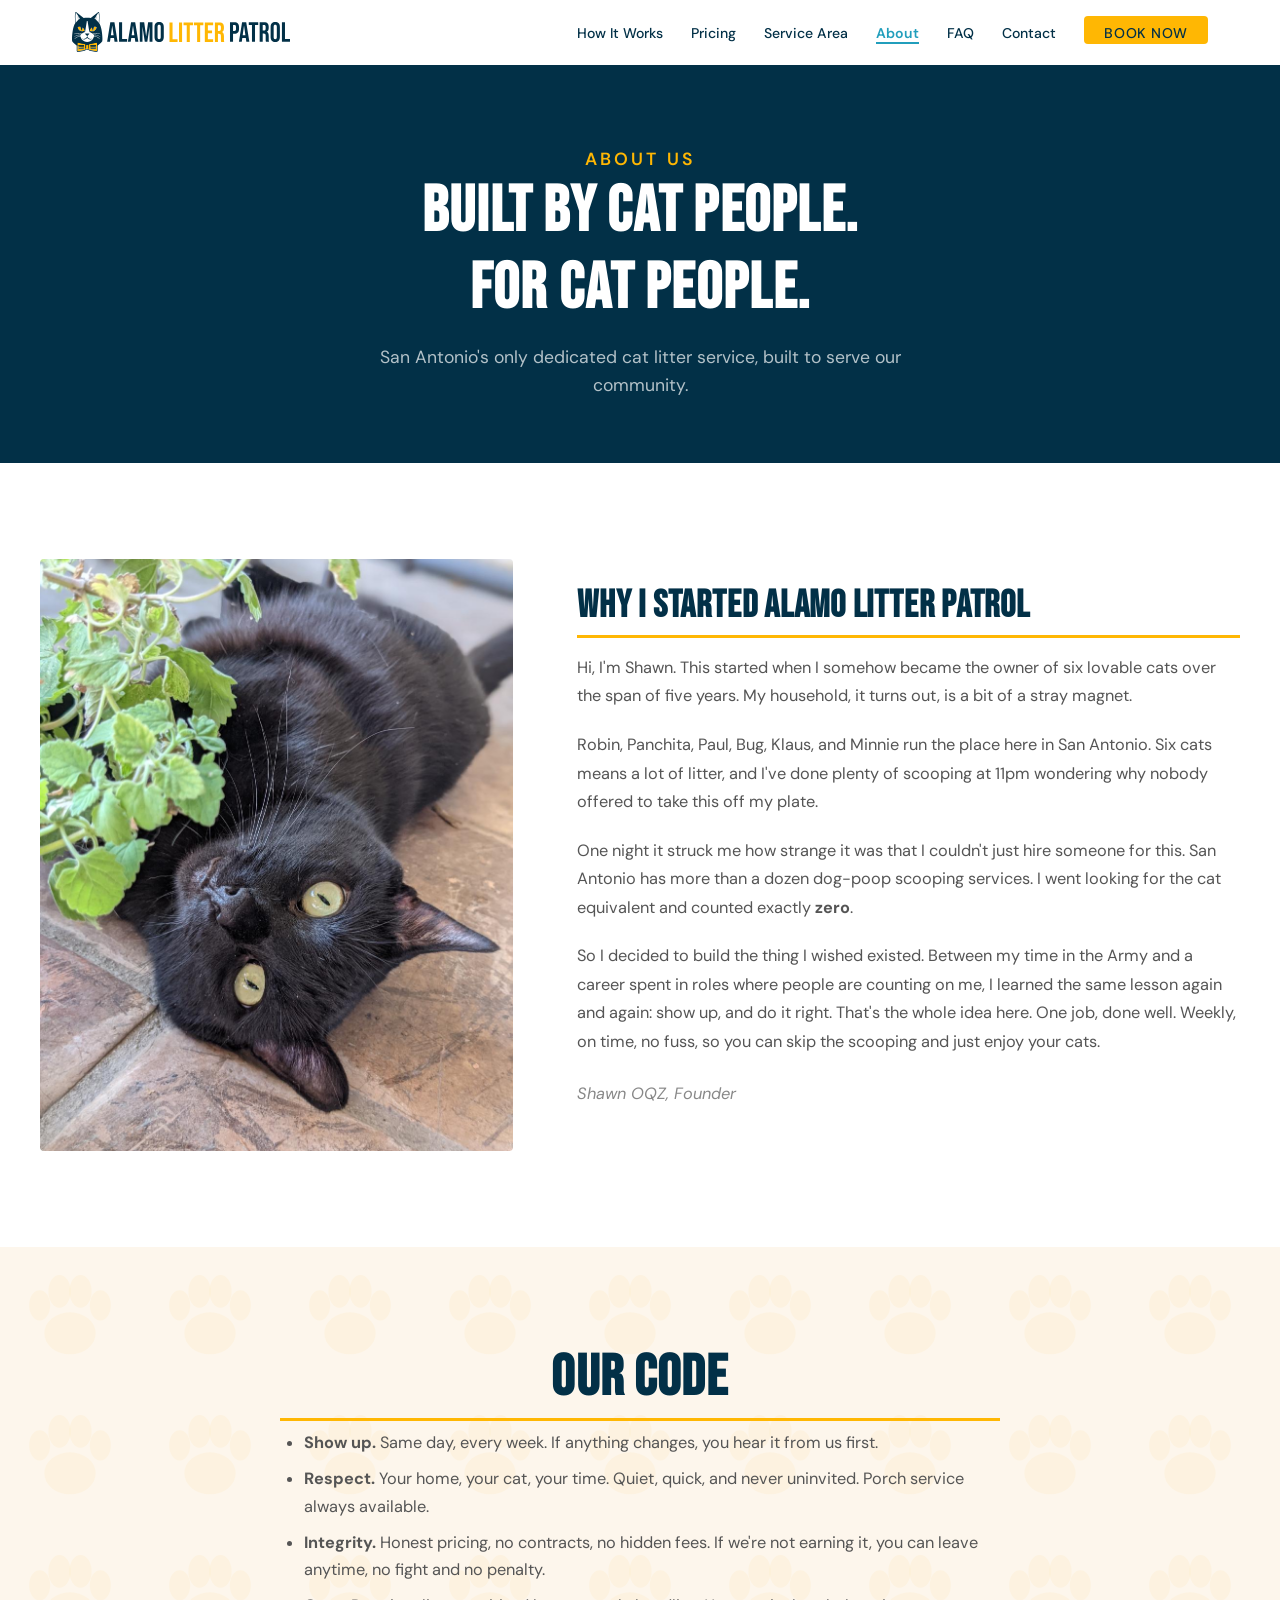
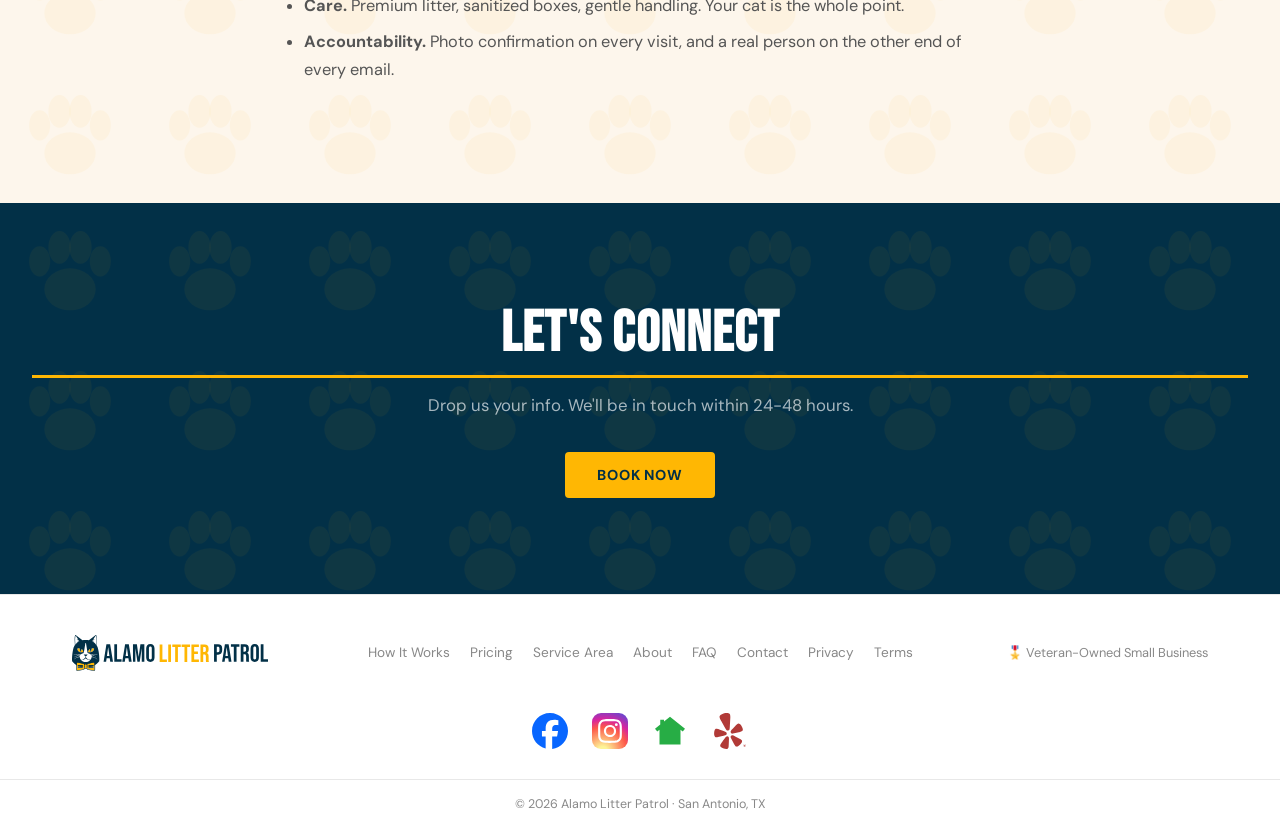
==== commit 9d8164dc: "Footer: put Yelp last, keep social icons in equal slots Co-Authored-By: Claude Fable 5.1 <noreply@an" ====
--- a/about.html
+++ b/about.html
@@ -226,8 +226,8 @@
     <nav class="footer-social" aria-label="Social profiles">
       <a href="https://www.facebook.com/profile.php?id=61592431160074" target="_blank" rel="noopener" aria-label="Alamo Litter Patrol on Facebook" title="Facebook"><svg viewBox="0 0 24 24" aria-hidden="true"><circle cx="12" cy="12" r="11.5" fill="#FFFFFF"/><path fill="#0866FF" d="M9.101 23.691v-7.98H6.627v-3.667h2.474v-1.58c0-4.085 1.848-5.978 5.858-5.978.401 0 .955.042 1.468.103a8.68 8.68 0 0 1 1.141.195v3.325a8.623 8.623 0 0 0-.653-.036 26.805 26.805 0 0 0-.733-.009c-.707 0-1.259.096-1.675.309a1.686 1.686 0 0 0-.679.622c-.258.42-.374.995-.374 1.752v1.297h3.919l-.386 2.103-.287 1.564h-3.246v8.245C19.396 23.238 24 18.179 24 12.044c0-6.627-5.373-12-12-12s-12 5.373-12 12c0 5.628 3.874 10.35 9.101 11.647Z"/></svg></a>
       <a href="https://www.instagram.com/alamolitterpatrol/" target="_blank" rel="noopener" aria-label="Alamo Litter Patrol on Instagram" title="Instagram"><svg viewBox="0 0 24 24" aria-hidden="true"><defs><radialGradient id="ig-grad" cx="30%" cy="107%" r="150%"><stop offset="0" stop-color="#FDF497"/><stop offset=".09" stop-color="#FDF497"/><stop offset=".45" stop-color="#FD5949"/><stop offset=".6" stop-color="#D6249F"/><stop offset=".9" stop-color="#285AEB"/></radialGradient></defs><rect width="24" height="24" rx="6" fill="url(#ig-grad)"/><path fill="#FFFFFF" transform="translate(12 12) scale(.66) translate(-12 -12)" d="M7.0301.084c-1.2768.0602-2.1487.264-2.911.5634-.7888.3075-1.4575.72-2.1228 1.3877-.6652.6677-1.075 1.3368-1.3802 2.127-.2954.7638-.4956 1.6365-.552 2.914-.0564 1.2775-.0689 1.6882-.0626 4.947.0062 3.2586.0206 3.6671.0825 4.9473.061 1.2765.264 2.1482.5635 2.9107.308.7889.72 1.4573 1.388 2.1228.6679.6655 1.3365 1.0743 2.1285 1.38.7632.295 1.6361.4961 2.9134.552 1.2773.056 1.6884.069 4.9462.0627 3.2578-.0062 3.668-.0207 4.9478-.0814 1.28-.0607 2.147-.2652 2.9098-.5633.7889-.3086 1.4578-.72 2.1228-1.3881.665-.6682 1.0745-1.3378 1.3795-2.1284.2957-.7632.4966-1.636.552-2.9124.056-1.2809.0692-1.6898.063-4.948-.0063-3.2583-.021-3.6668-.0817-4.9465-.0607-1.2797-.264-2.1487-.5633-2.9117-.3084-.7889-.72-1.4568-1.3876-2.1228C21.2982 1.33 20.628.9208 19.8378.6165 19.074.321 18.2017.1197 16.9244.0645 15.6471.0093 15.236-.005 11.977.0014 8.718.0076 8.31.0215 7.0301.0839m.1402 21.6932c-1.17-.0509-1.8053-.2453-2.2287-.408-.5606-.216-.96-.4771-1.3819-.895-.422-.4178-.6811-.8186-.9-1.378-.1644-.4234-.3624-1.058-.4171-2.228-.0595-1.2645-.072-1.6442-.079-4.848-.007-3.2037.0053-3.583.0607-4.848.05-1.169.2456-1.805.408-2.2282.216-.5613.4762-.96.895-1.3816.4188-.4217.8184-.6814 1.3783-.9003.423-.1651 1.0575-.3614 2.227-.4171 1.2655-.06 1.6447-.072 4.848-.079 3.2033-.007 3.5835.005 4.8495.0608 1.169.0508 1.8053.2445 2.228.408.5608.216.96.4754 1.3816.895.4217.4194.6816.8176.9005 1.3787.1653.4217.3617 1.056.4169 2.2263.0602 1.2655.0739 1.645.0796 4.848.0058 3.203-.0055 3.5834-.061 4.848-.051 1.17-.245 1.8055-.408 2.2294-.216.5604-.4763.96-.8954 1.3814-.419.4215-.8181.6811-1.3783.9-.4224.1649-1.0577.3617-2.2262.4174-1.2656.0595-1.6448.072-4.8493.079-3.2045.007-3.5825-.006-4.848-.0608M16.953 5.5864A1.44 1.44 0 1 0 18.39 4.144a1.44 1.44 0 0 0-1.437 1.4424M5.8385 12.012c.0067 3.4032 2.7706 6.1557 6.173 6.1493 3.4026-.0065 6.157-2.7701 6.1506-6.1733-.0065-3.4032-2.771-6.1565-6.174-6.1498-3.403.0067-6.156 2.771-6.1496 6.1738M8 12.0077a4 4 0 1 1 4.008 3.9921A3.9996 3.9996 0 0 1 8 12.0077"/></svg></a>
+      <a href="https://nextdoor.com/page/alamo-litter-patrol-san-antonio-tx" target="_blank" rel="noopener" aria-label="Alamo Litter Patrol on Nextdoor" title="Nextdoor"><svg viewBox="0 0 24 24" aria-hidden="true"><path fill="#27AD45" d="M12 2.5 22 10.5l-1.5 1.8-1.5-1.2V21H5v-9.9l-1.5 1.2L2 10.5l3.5-2.8V4.5H8v1.2z"/></svg></a>
       <a href="https://www.yelp.com/biz/alamo-litter-patrol-san-antonio" target="_blank" rel="noopener" aria-label="Alamo Litter Patrol on Yelp" title="Yelp"><svg viewBox="0 0 24 24" aria-hidden="true"><path fill="#B13A37" d="m7.6885 15.1415-3.6715.8483c-.3769.0871-.755.183-1.1452.155-.2611-.0188-.5122-.0414-.7606-.213a1.179 1.179 0 0 1-.331-.3594c-.3486-.5519-.3656-1.3661-.3697-2.0004a6.2874 6.2874 0 0 1 .3314-2.0642 1.857 1.857 0 0 1 .1073-.2474 2.3426 2.3426 0 0 1 .1255-.2165 2.4572 2.4572 0 0 1 .1563-.1975 1.1736 1.1736 0 0 1 .399-.2831 1.082 1.082 0 0 1 .4592-.0837c.2355.0016.5139.052.91.1734.0555.0191.1237.0382.1856.0572.3277.1013.7048.2404 1.1499.3987.6863.2404 1.3663.487 2.0463.7397l1.2117.4423c.2217.0807.4363.18.6412.297.174.0984.3273.2298.4512.387a1.217 1.217 0 0 1 .192.4309 1.2205 1.2205 0 0 1-.872 1.4522c-.0468.0151-.0852.0239-.1085.0293l-1.105.2553-.0031-.001zM18.8208 7.565a1.8506 1.8506 0 0 0-.2042-.1754 2.4082 2.4082 0 0 0-.2077-.1394 2.3607 2.3607 0 0 0-.2269-.109 1.1705 1.1705 0 0 0-.482-.0796 1.0862 1.0862 0 0 0-.4498.1263c-.2107.1048-.4388.2732-.742.5551-.042.0417-.0947.0886-.142.133-.2502.2351-.5286.5252-.8599.863a114.6363 114.6363 0 0 0-1.5166 1.5629l-.8962.9293a4.1897 4.1897 0 0 0-.4466.5483 1.541 1.541 0 0 0-.2364.5459 1.2199 1.2199 0 0 0 .0107.4518l.0046.02a1.218 1.218 0 0 0 1.4184.923 1.162 1.162 0 0 0 .1105-.0213l4.7781-1.104c.3766-.087.7587-.1667 1.097-.3631.2269-.1316.4428-.262.5909-.5252a1.1793 1.1793 0 0 0 .1405-.4683c.0733-.6512-.2668-1.3908-.5403-1.963a6.2792 6.2792 0 0 0-1.2001-1.7103zM8.9703.0754a8.6724 8.6724 0 0 0-.83.1564c-.2754.066-.548.1383-.8146.2236-.868.2844-2.0884.8063-2.295 1.8065-.1165.5655.1595 1.1439.3737 1.66.2595.6254.614 1.1889.9373 1.7777.8543 1.5545 1.7245 3.0993 2.5922 4.6457.259.4617.5416 1.0464 1.043 1.2856a1.058 1.058 0 0 0 .1013.0383c.2248.0851.4699.1016.7041.0471a4.3015 4.3015 0 0 0 .0418-.0097 1.2136 1.2136 0 0 0 .5658-.3397 1.1033 1.1033 0 0 0 .079-.0822c.3463-.435.3454-1.0833.3764-1.6134.1042-1.771.2139-3.5423.3009-5.3142.0332-.6712.1055-1.3333.0655-2.0096-.0328-.5579-.0368-1.1984-.3891-1.6563-.6218-.8073-1.9476-.741-2.8523-.6158zm2.084 15.9505a1.1053 1.1053 0 0 0-1.2306-.4145 1.1398 1.1398 0 0 0-.1526.0633 1.4806 1.4806 0 0 0-.2171.1354c-.1992.1475-.3668.3392-.5196.5315-.0386.049-.074.1143-.12.1562l-.7686 1.0573a113.9168 113.9168 0 0 0-1.2913 1.789c-.278.3895-.5184.7184-.7083 1.0094-.036.0547-.0734.116-.1075.1647-.2277.3522-.3566.6092-.4228.8381a1.0945 1.0945 0 0 0-.046.4721c.0211.1655.0768.3246.1635.467.046.0715.0957.1406.1487.207a2.334 2.334 0 0 0 .1754.1825 1.843 1.843 0 0 0 .2108.1732c.5304.369 1.1112.6342 1.722.8391a6.0958 6.0958 0 0 0 1.5716.3004c.091.0046.1821.0025.2728-.006a2.3878 2.3878 0 0 0 .2506-.0351 2.3862 2.3862 0 0 0 .2447-.071 1.1927 1.1927 0 0 0 .4175-.2658c.1127-.113.1994-.249.2541-.3989.0889-.2214.1473-.5026.1857-.92.0034-.0593.0118-.1305.0177-.1958.0304-.3463.0443-.7531.0666-1.2315.0375-.7357.067-1.4681.0903-2.2026 0 0 .0495-1.3053.0494-1.306.0113-.3008.002-.6342-.0814-.9336a1.396 1.396 0 0 0-.1756-.4054zm8.6754 2.0439c-.1605-.176-.3878-.3514-.7462-.5682-.0518-.0288-.1124-.0674-.1684-.1009-.2985-.1795-.658-.3684-1.078-.5965a120.7615 120.7615 0 0 0-1.9427-1.042l-1.1515-.6107c-.0597-.0175-.1203-.0607-.1766-.0878-.2212-.1058-.4558-.2045-.6992-.2498a1.4915 1.4915 0 0 0-.2545-.0265 1.1527 1.1527 0 0 0-.1648.01 1.1077 1.1077 0 0 0-.9227.9133 1.4186 1.4186 0 0 0 .0159.439c.0563.3065.1932.6096.3346.875l.615 1.1526c.3422.65.6884 1.2963 1.0435 1.9406.229.4202.4196.7799.5982 1.078.0338.056.0721.1163.1011.1682.2173.3584.392.584.569.7458.1146.1107.252.195.4026.247.1583.0525.326.071.4919.0546a2.368 2.368 0 0 0 .251-.0435c.0817-.022.1622-.048.241-.0784a1.863 1.863 0 0 0 .2475-.1143 6.1018 6.1018 0 0 0 1.2818-.9597c.4596-.4522.8659-.9454 1.182-1.51.044-.08.0819-.163.1138-.2483a2.49 2.49 0 0 0 .0773-.2411c.0186-.083.033-.1669.0429-.2513a1.188 1.188 0 0 0-.0565-.491 1.0933 1.0933 0 0 0-.248-.4041zm2.86 3.742a.8523.8523 0 0 1-.111.4236c-.074.132-.178.2377-.3115.3172a.8428.8428 0 0 1-.4385.119.847.847 0 0 1-.4373-.1179.8526.8526 0 0 1-.3125-.3171.8548.8548 0 0 1-.111-.4248c0-.1526.038-.2958.1143-.4294a.8405.8405 0 0 1 .315-.3159.849.849 0 0 1 .4315-.1156.8514.8514 0 0 1 .4294.1144.84.84 0 0 1 .316.3148.8494.8494 0 0 1 .1156.4317zm-.1202 0c0-.1328-.0332-.256-.0996-.3698s-.1564-.2038-.2702-.2702a.7125.7125 0 0 0-.371-.1007.7204.7204 0 0 0-.3698.0996.7487.7487 0 0 0-.2713.2702.7181.7181 0 0 0-.0996.3709c0 .132.0332.2557.0996.371a.7355.7355 0 0 0 .2713.2713.7354.7354 0 0 0 .3698.0985.7205.7205 0 0 0 .3698-.0996.7423.7423 0 0 0 .2702-.2691.7186.7186 0 0 0 .1008-.3721zm-.577.0584.2724.4522h-.1922l-.237-.4052h-.1546v.4052h-.1695v-1.02h.2988c.1268 0 .2195.0247.2783.0744.0595.0496.0892.1252.0892.2267a.2785.2785 0 0 1-.0492.1625c-.032.0466-.0775.0813-.1362.1042zm-.0412-.1408a.1532.1532 0 0 0 .056-.1214c0-.0573-.0164-.0981-.0491-.1225-.0329-.0251-.0847-.0377-.1557-.0377h-.1214v.3285h.1237c.061 0 .1098-.0157.1465-.047z"/></svg></a>
-      <a href="https://nextdoor.com/page/alamo-litter-patrol-san-antonio-tx" target="_blank" rel="noopener" aria-label="Alamo Litter Patrol on Nextdoor" title="Nextdoor"><svg viewBox="0 0 24 24" aria-hidden="true"><path fill="#27AD45" d="M12 2.5 22 10.5l-1.5 1.8-1.5-1.2V21H5v-9.9l-1.5 1.2L2 10.5l3.5-2.8V4.5H8v1.2z"/></svg></a>
     </nav>
     <div class="footer-bottom">&copy; 2026 Alamo Litter Patrol &middot; San Antonio, TX</div>
   </footer>
--- a/style.css
+++ b/style.css
@@ -1073,6 +1073,7 @@
   padding: 0 2rem 1.75rem;
 }
 .footer-social a {
+  flex: 0 0 40px;
   width: 40px;
   height: 40px;
   border-radius: 50%;
@@ -1089,6 +1090,7 @@
   width: 36px;
   height: 36px;
   display: block;
+  margin: auto;
 }
 .footer-bottom {
   border-top: 1px solid var(--gray-light);
